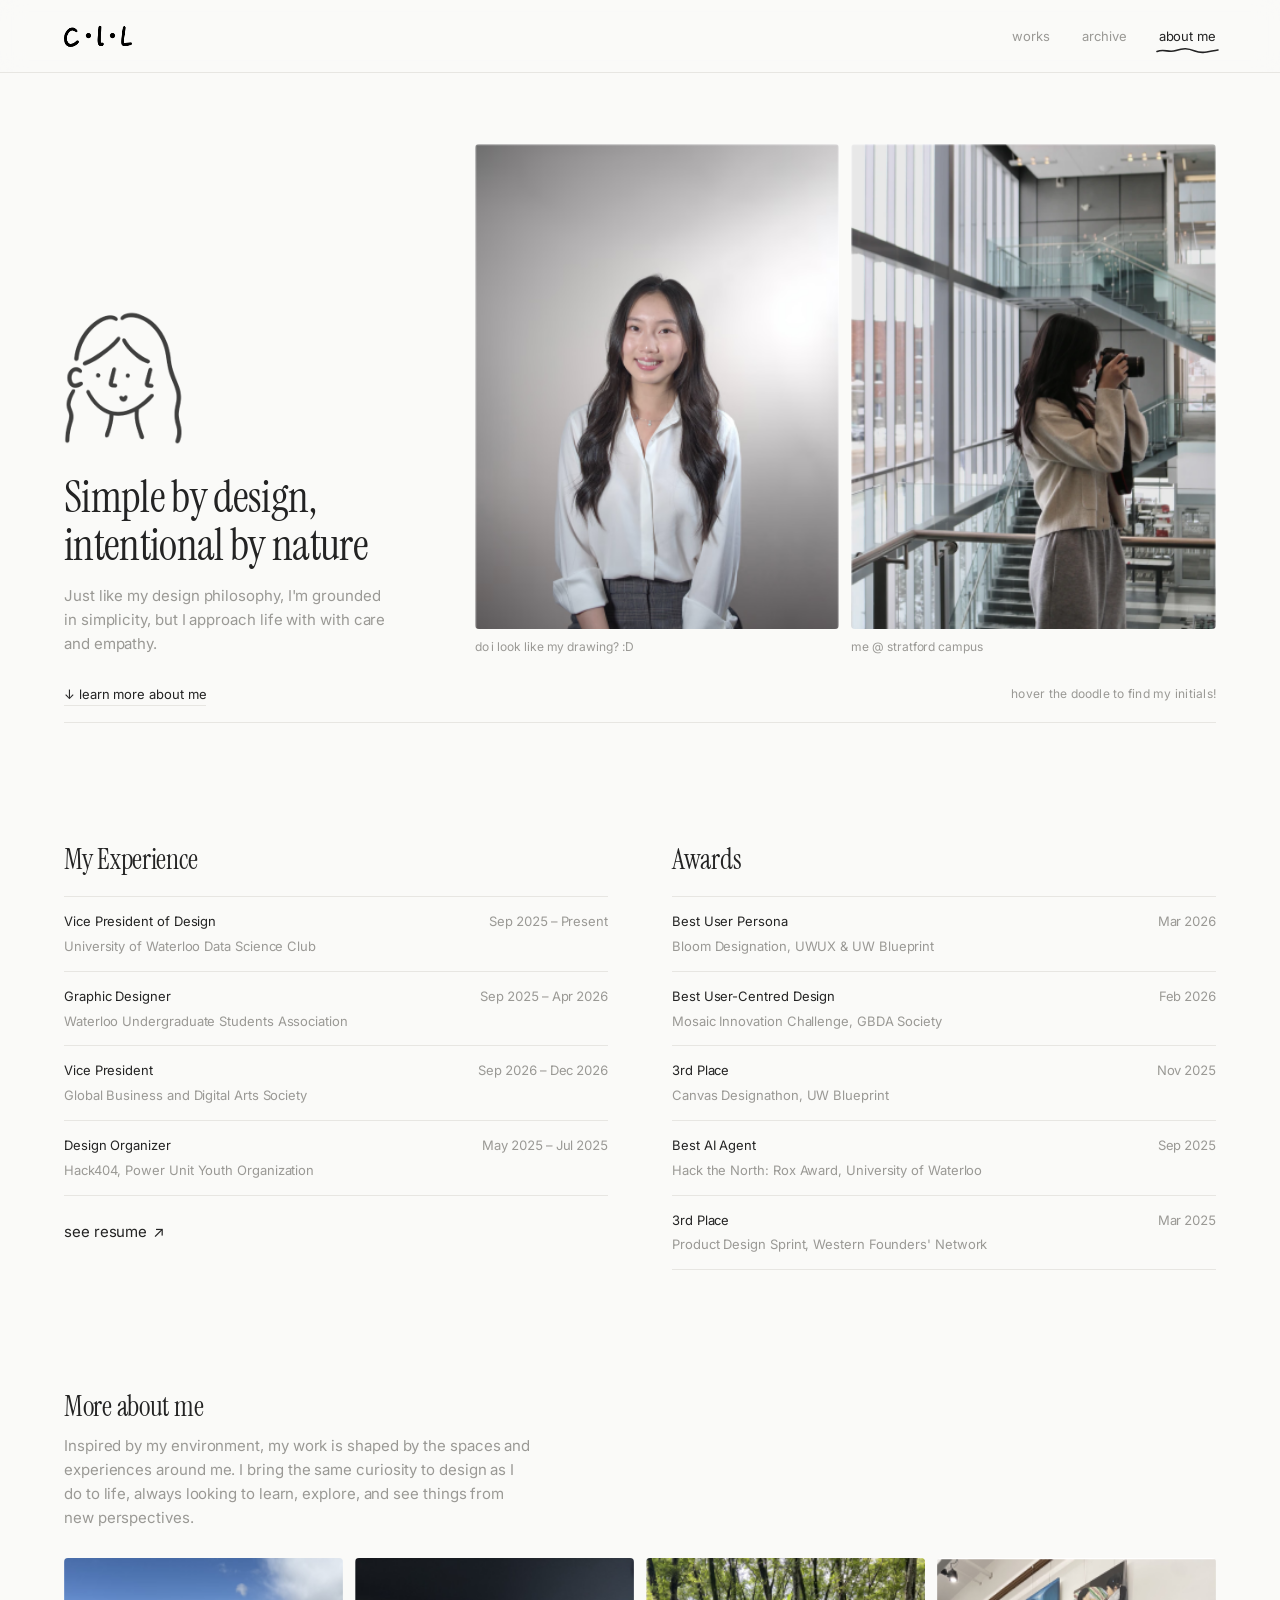
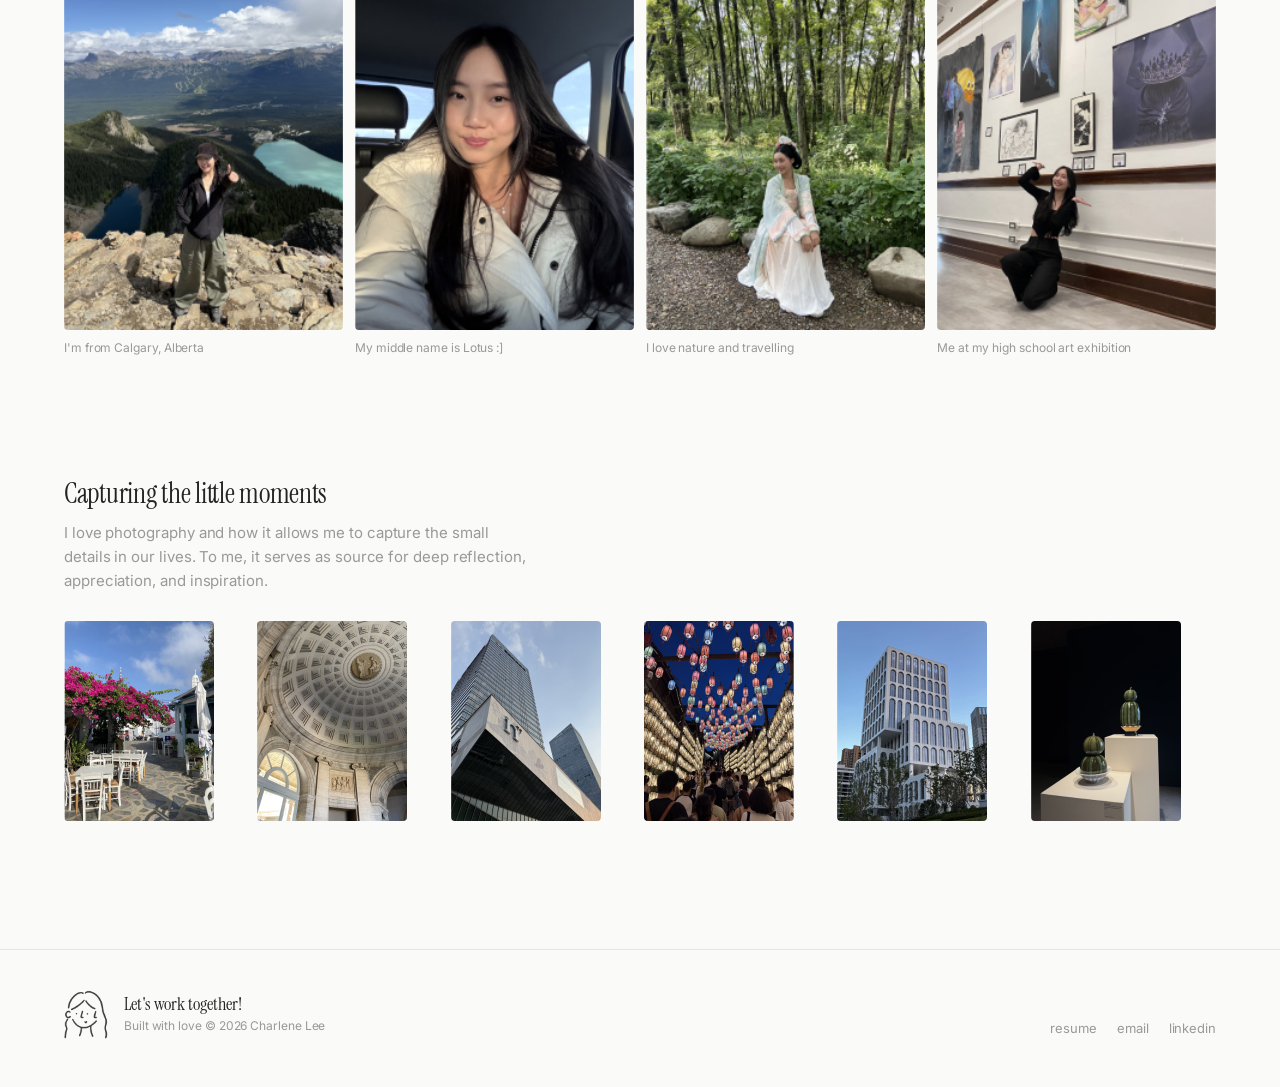
==== about.html @ 6fe656d7 "Minimal portfolio rebuild: works, archive, about Static HTML/CSS/JS version of charlenelee.ca, moved" ====
<!doctype html>
<html lang="en">
<head>
  <meta charset="utf-8">
  <meta name="viewport" content="width=device-width, initial-scale=1">
  <title>About — Charlene Lee</title>
  <meta name="description" content="About Charlene Lee: experience, awards, and the little moments.">
  <link rel="icon" href="assets/img/doodle.png">
  <link rel="preconnect" href="https://fonts.googleapis.com">
  <link rel="preconnect" href="https://fonts.gstatic.com" crossorigin>
  <link href="https://fonts.googleapis.com/css2?family=Inter:wght@400;500&family=Inter+Tight:wght@400&family=Instrument+Serif&display=swap" rel="stylesheet">
  <link rel="stylesheet" href="assets/css/style.css">
  <script>document.documentElement.classList.add("js")</script>
</head>
<body data-page="about">

  <header class="site-header" data-header>
    <div class="wrap header-inner">
      <a class="logo" href="index.html" aria-label="Charlene Lee — home" data-logo>
        <!-- "Charlene Lee" lettering from Figma (node 31:1104). Each letter is its own <path>;
             on scroll the C, l and L slide together and two dots appear to spell c·l·l. -->
        <svg class="lettering" viewBox="0 0 350 54" aria-hidden="true">
          <path class="keep" data-to="0" d="M28.5276 40.5411C30.6489 38.403 31.2615 38.2589 31.5625 38.0939C31.8635 37.9289 34.2863 37.1633 35.1577 38.1392C40.7409 44.3922 26.3674 52.0877 19.6841 53.6141C11.7245 55.432 3.80516 50.6655 1.39008 42.7105C-1.93224 31.7671 0.775562 19.2644 8.71154 11.4044C15.3412 4.83825 25.351 4.29446 31.2941 11.444C32.885 13.3578 33.9386 15.6694 32.1696 17.2924C28.8043 20.3799 23.8725 9.31966 15.1739 15.457C9.10405 19.7397 4.57595 31.112 9.10405 41.1529C12.139 47.8828 19.5295 46.1513 23.0647 44.212C24.7433 43.2911 27.1762 41.9032 28.5276 40.5411Z"/>
          <path class="fade" d="M65.7612 37.4747C65.2947 46.2142 69.7945 50.7638 65.1438 52.4785C57.1183 55.424 57.5299 37.1843 57.7494 32.0263C52.5088 37.0183 49.4221 43.1997 46.6783 49.9341C45.9786 51.635 43.8111 52.8934 42.1099 52.7551C40.7792 52.6583 38.6802 50.4319 38.9546 48.7172L46.0198 3.9131C46.3079 2.06009 48.1462 0.068794 49.4907 -0.000348157C51.6582 -0.0971471 53.3456 2.08774 53.0575 4.4524L50.2177 27.532C52.5225 25.9694 54.4843 24.4207 56.8576 23.3282C60.548 21.6135 64.8832 24.1164 65.4731 28.016C65.9395 31.1136 65.9258 34.225 65.7612 37.4609V37.4747Z"/>
          <path class="fade" d="M89.9754 45.3566L85.1601 50.6944C84.09 51.8837 80.6877 52.6304 79.2061 52.2294C70.9886 49.9753 71.8666 34.8885 76.4761 27.7392C79.1101 23.6598 83.5824 21.5303 88.1371 22.678C91.7314 23.5907 96.2997 26.9787 96.1351 31.5144C95.9431 36.7968 96.4507 41.2911 99.9764 45.3705C100.841 46.3799 99.9764 49.5328 98.9475 50.321C97.85 51.1507 94.9827 51.0954 93.9538 49.9062L89.9754 45.3566ZM81.1816 43.7525C84.5427 39.1892 86.2713 35.096 87.7804 30.339C85.3659 28.9838 82.869 30.3251 81.895 32.8696C80.5917 36.2852 80.1527 40.005 81.1816 43.7525Z"/>
          <path class="fade" d="M128.319 23.328C130.665 29.371 121.501 28.2647 117.591 36.2991C113.475 44.7621 116.589 52.1188 110.773 52.0082C109.428 51.9805 107.082 49.8233 107.014 48.15L105.985 24.3098C105.916 22.7334 108.043 20.5347 109.332 20.5208C114.614 20.4932 111.76 27.8637 113.818 27.9743C117.097 24.6555 126.055 17.5339 128.305 23.3142L128.319 23.328Z"/>
          <path class="keep" data-to="-51" d="M146.208 50.7224C143.917 52.0223 140.625 52.4371 138.443 51.4276C132.462 48.6758 133.121 36.9078 133.573 30.8233L135.494 5.08858C135.576 3.95465 137.62 2.11546 138.69 1.79741C139.884 1.43787 142.833 2.98666 142.751 4.39716L141.434 29.2054C141.187 33.9485 140.597 39.4384 142.202 43.5731C144.685 43.0753 147.155 43.2274 148.005 44.5134C149.487 46.726 148.705 49.2981 146.208 50.7224Z"/>
          <path class="fade" d="M162.671 45.1219C166.622 46.5739 171.78 39.8671 174.935 43.3519C178.722 47.5419 169.091 51.3309 164.825 52.1191C160.311 52.9488 156.223 50.1001 154.7 45.7718C151.01 35.2622 156.031 22.9826 166.142 18.5022C169.489 17.0225 173.028 17.8799 175.086 20.2722C181.164 27.3524 167.843 37.1706 160.531 38.6502C160.05 40.3926 160.448 44.3199 162.671 45.1357V45.1219ZM169.983 24.4622C165.607 25.0569 163.384 27.9746 162.259 31.335C165.689 29.9798 168.844 27.7672 169.983 24.4622Z"/>
          <path class="fade" d="M207.875 40.0748C207.367 45.0807 212.978 45.2881 211.73 48.8835C211.332 50.0036 209.26 51.6492 207.998 51.5939C203.443 51.4279 199.986 47.2241 200.178 42.6469L200.686 30.0354C195.363 36.3273 191.7 43.0064 189.56 51.2067C189.217 52.5204 186.693 53.682 185.499 53.5713C184.306 53.4607 182.111 51.3035 182.289 49.9483L186.089 21.6138C186.295 20.1065 188.559 18.4471 189.848 18.461C191.536 18.4886 193.237 20.5076 193.086 22.3053L192.606 27.7122C195.253 24.1859 200.508 18.5024 205.446 21.0884C210.385 23.6743 208.492 33.9488 207.875 40.0748Z"/>
          <path class="fade" d="M224.104 45.0111C228.096 45.4674 232.897 38.6777 236.478 41.0561C237.713 41.872 238.056 44.8728 236.725 45.9791C233.515 48.6479 229.948 50.8052 225.915 51.704C220.839 52.8518 216.558 48.883 216.037 43.6974C215.008 33.6303 220.304 23.4802 228.974 18.4467C232.321 16.5107 235.943 17.3266 238.124 19.954C244.353 27.3937 229.742 36.3545 223.143 38.083C222.032 39.7148 222.156 43.9325 224.104 44.9834V45.0111ZM232.966 24.1302C229.77 24.9737 227.945 26.9511 226.847 29.5785C229.591 28.4446 231.814 26.6469 232.966 24.1302Z"/>
          <path class="keep" data-to="-129" d="M290.721 42.6977C292.903 42.3833 295.27 43.0116 295.744 44.9225C296.172 46.6511 294.561 48.6809 292.757 49.3117C289.928 50.3012 277.127 53.0343 274.207 51.5519C267.373 48.0837 269.377 38.26 270.628 27.6279C271.646 18.9746 272.015 14.223 273.356 5.61389C273.617 3.94065 276.031 2.5034 277.458 2.70992C278.706 2.89059 280.559 5.10224 280.325 6.73399C279.357 13.5117 278.868 17.3194 277.938 24.1025C277.705 25.8034 275.29 44.6654 277.787 44.292C279.067 44.1006 279.784 43.9866 281.066 43.808C284.825 43.2844 286.964 43.2388 290.721 42.6977Z"/>
          <path class="fade" d="M308.204 44.2782C312.073 45.7025 317.135 39.134 320.208 42.5496C323.912 46.6567 314.488 50.3627 310.303 51.1371C305.872 51.9529 301.88 49.1596 300.385 44.9143C296.777 34.6121 301.688 22.5952 311.593 18.1978C314.872 16.7458 318.342 17.5893 320.345 19.9263C326.299 26.8682 313.239 36.4789 306.092 37.9309C305.611 39.6456 306.009 43.49 308.191 44.292L308.204 44.2782ZM315.352 24.0472C311.058 24.628 308.89 27.4905 307.793 30.7816C311.154 29.4541 314.241 27.283 315.352 24.0472Z"/>
          <path class="fade" d="M333.782 43.8913C337.692 44.3338 342.398 37.6823 345.91 40.0193C347.117 40.8214 347.46 43.753 346.143 44.8454C343.001 47.459 339.503 49.5747 335.552 50.4598C330.586 51.5799 326.388 47.6941 325.867 42.619C324.865 32.7594 330.051 22.8167 338.543 17.8938C341.822 15.9855 345.361 16.8014 347.515 19.3735C353.606 26.661 339.311 35.4421 332.836 37.1292C331.752 38.7333 331.875 42.8541 333.782 43.8913ZM342.466 23.4252C339.338 24.2411 337.555 26.1909 336.471 28.763C339.16 27.6429 341.328 25.8867 342.466 23.4252Z"/>
          <circle class="dot" cx="60" cy="26" r="6.4"/>
          <circle class="dot" cx="119" cy="26" r="6.4"/>
        </svg>
      </a>
      <nav class="nav" aria-label="Main">
        <a href="index.html#works" data-nav="works">works</a>
        <a href="archive.html" data-nav="archive">archive</a>
        <a href="about.html" data-nav="about">about me</a>
      </nav>
    </div>
  </header>

  <main class="wrap page">

    <section class="about-intro">
      <div>
        <div class="doodle-wrap">
          <img src="assets/img/doodle.png" alt="A line drawing of Charlene; the eyes and nose spell her initials, c · l · l.">
          <span class="initials" aria-hidden="true">c · l · l</span>
        </div>
        <h1>Simple by design,<br>intentional by nature</h1>
        <p class="lede">Just like my design philosophy, I'm grounded in simplicity, but I approach life with with care and empathy.</p>
      </div>

      <div class="portraits">
        <figure>
          <img src="assets/img/about-portrait.png" alt="Portrait of Charlene in a white shirt.">
          <figcaption>do i look like my drawing? :D</figcaption>
        </figure>
        <figure>
          <img src="assets/img/about-campus.png" alt="Charlene taking a photo by the glass stairs at Stratford campus.">
          <figcaption>me @ stratford campus</figcaption>
        </figure>
      </div>
    </section>

    <div class="about-hint">
      <a class="link" href="#experience">↓ learn more about me</a>
      <span class="label">hover the doodle to find my initials!</span>
    </div>

    <section id="experience" class="section two-col" style="scroll-margin-top:80px">
      <div class="reveal">
        <h2 class="section-title">My Experience</h2>
        <ul class="timeline">
          <li><span class="role">Vice President of Design</span><span class="org">University of Waterloo Data Science Club</span><span class="when">Sep 2025 – Present</span></li>
          <li><span class="role">Graphic Designer</span><span class="org">Waterloo Undergraduate Students Association</span><span class="when">Sep 2025 – Apr 2026</span></li>
          <li><span class="role">Vice President</span><span class="org">Global Business and Digital Arts Society</span><span class="when">Sep 2026 – Dec 2026</span></li>
          <li><span class="role">Design Organizer</span><span class="org">Hack404, Power Unit Youth Organization</span><span class="when">May 2025 – Jul 2025</span></li>
        </ul>
        <p style="margin-top:24px"><a class="arrow-link" href="assets/resume.pdf" target="_blank" rel="noopener">see resume <span aria-hidden="true">↗</span></a></p>
      </div>

      <div class="reveal">
        <h2 class="section-title">Awards</h2>
        <ul class="timeline">
          <li><span class="role">Best User Persona</span><span class="org">Bloom Designation, UWUX &amp; UW Blueprint</span><span class="when">Mar 2026</span></li>
          <li><span class="role">Best User-Centred Design</span><span class="org">Mosaic Innovation Challenge, GBDA Society</span><span class="when">Feb 2026</span></li>
          <li><span class="role">3rd Place</span><span class="org">Canvas Designathon, UW Blueprint</span><span class="when">Nov 2025</span></li>
          <li><span class="role">Best AI Agent</span><span class="org">Hack the North: Rox Award, University of Waterloo</span><span class="when">Sep 2025</span></li>
          <li><span class="role">3rd Place</span><span class="org">Product Design Sprint, Western Founders' Network</span><span class="when">Mar 2025</span></li>
        </ul>
      </div>
    </section>

    <section class="section reveal" style="padding-top:0">
      <h2 class="section-title">More about me</h2>
      <p class="section-lede">Inspired by my environment, my work is shaped by the spaces and experiences around me. I bring the same curiosity to design as I do to life, always looking to learn, explore, and see things from new perspectives.</p>
      <div class="photo-grid">
        <figure><img src="assets/img/me-calgary.png" alt="Charlene on a mountain summit above a turquoise lake." loading="lazy"><figcaption>I'm from Calgary, Alberta</figcaption></figure>
        <figure><img src="assets/img/me-lotus.png" alt="Selfie of Charlene in a car." loading="lazy"><figcaption>My middle name is Lotus :]</figcaption></figure>
        <figure><img src="assets/img/me-nature.png" alt="Charlene in a traditional dress, sitting in a forest." loading="lazy"><figcaption>I love nature and travelling</figcaption></figure>
        <figure><img src="assets/img/me-art.png" alt="Charlene posing in front of her paintings at an exhibition." loading="lazy"><figcaption>Me at my high school art exhibition</figcaption></figure>
      </div>
    </section>

    <section class="section reveal" style="padding-top:0">
      <h2 class="section-title">Capturing the little moments</h2>
      <p class="section-lede">I love photography and how it allows me to capture the small details in our lives. To me, it serves as source for deep reflection, appreciation, and inspiration.</p>
      <!-- TODO: add the rest of your photos here; the strip scrolls sideways -->
      <div class="film-strip">
        <img src="assets/img/photo-1.png" alt="Patio with bougainvillea and white chairs." loading="lazy">
        <img src="assets/img/photo-2.png" alt="Coffered dome seen from below." loading="lazy">
        <img src="assets/img/photo-3.png" alt="Glass towers against a blue sky." loading="lazy">
        <img src="assets/img/photo-4.png" alt="Hundreds of paper lanterns over a crowd." loading="lazy">
        <img src="assets/img/photo-5.png" alt="A white building with arched windows." loading="lazy">
        <img src="assets/img/photo-6.png" alt="Ceramic cacti on plinths in a dark gallery." loading="lazy">
      </div>
    </section>
  </main>

  <footer class="site-footer">
    <div class="wrap">
      <div class="footer-hello">
        <img src="assets/img/doodle.png" alt="" width="44">
        <div>
          <h2>Let's work together!</h2>
          <p>Built with love © 2026 Charlene Lee</p>
        </div>
      </div>
      <div class="footer-links">
        <a href="assets/resume.pdf" target="_blank" rel="noopener">resume</a>
        <a href="mailto:you@example.com">email</a>
        <a href="https://www.linkedin.com/in/your-handle" target="_blank" rel="noopener">linkedin</a>
      </div>
    </div>
  </footer>

  <script src="assets/js/main.js" defer></script>
</body>
</html>
---- assets/css/style.css ----
/* ==========================================================================
   Charlene Lee — portfolio
   One stylesheet for every page. Edit the tokens in :root to restyle the site.
   ========================================================================== */

:root {
  /* colour */
  --bg: #fafaf8;
  --surface: #f2f1ee;
  --ink: #232323;          /* headings, primary text */
  --ink-2: #555552;        /* body text */
  --muted: #9a9995;        /* captions, labels, meta */
  --line: #e7e6e2;         /* hairlines */
  --accent: #d0613a;       /* the one pop of colour: active nav dot, links on hover */

  /* type */
  --font-sans: "Inter", ui-sans-serif, system-ui, -apple-system, "Segoe UI", sans-serif;
  --font-serif: "Instrument Serif", "Iowan Old Style", Georgia, serif;
  /* Alte Haas Grotesk is a free font that isn't on Google Fonts: put the .ttf files in
     assets/fonts/ (see @font-face below). Until then it falls back to Inter Tight. */
  --font-grotesk: "Alte Haas Grotesk", "Inter Tight", "Helvetica Neue", Arial, sans-serif;

  --fs-xs: 0.75rem;   /* 12 */
  --fs-sm: 0.8125rem; /* 13 */
  --fs-base: 0.9375rem; /* 15 */
  --fs-lg: 1.125rem;  /* 18 */
  --fs-xl: 1.75rem;   /* 28 */
  --fs-display: clamp(2.5rem, 5.4vw, 4rem);

  /* layout */
  --max: 1320px;
  --header-h: 72px;
  --lettering-w: 350px;  /* "Charlene Lee" width in the hero */
  --gutter: clamp(16px, 5vw, 64px);
  --sidebar: 180px;
  --radius: 4px;
}

@font-face {
  font-family: "Alte Haas Grotesk";
  src: url("../fonts/AlteHaasGroteskRegular.ttf") format("truetype");
  font-weight: 400;
  font-display: swap;
}

*,
*::before,
*::after { box-sizing: border-box; }

html { -webkit-text-size-adjust: 100%; scroll-behavior: smooth; }

body {
  margin: 0;
  background: var(--bg);
  color: var(--ink-2);
  font-family: var(--font-sans);
  font-size: var(--fs-base);
  line-height: 1.6;
  letter-spacing: -0.005em;
  -webkit-font-smoothing: antialiased;
}

img, video { display: block; max-width: 100%; height: auto; }
a { color: inherit; text-decoration: none; }
h1, h2, h3, p, ul, ol, figure, dl, dd { margin: 0; }
ul, ol { padding: 0; list-style: none; }

::selection { background: var(--ink); color: var(--bg); }

:focus-visible { outline: 1.5px solid var(--accent); outline-offset: 3px; border-radius: 2px; }

.wrap {
  width: 100%;
  max-width: var(--max);
  margin-inline: auto;
  padding-inline: var(--gutter);
}

/* ---------- header + morphing logo ---------- */

.site-header {
  position: fixed;
  inset: 0 0 auto 0;
  z-index: 20;
  height: var(--header-h);
  transition: background-color 0.3s, box-shadow 0.3s;
}

.site-header.is-stuck {
  background: color-mix(in srgb, var(--bg) 85%, transparent);
  backdrop-filter: blur(12px);
  -webkit-backdrop-filter: blur(12px);
  box-shadow: 0 1px 0 var(--line);
}

.header-inner {
  height: 100%;
  display: flex;
  align-items: center;
  justify-content: flex-end;
}

/* The logo is positioned by main.js: it starts as the big "Charlene Lee" in the hero
   and travels up into the header, turning into c·l·l on the way. */
.logo {
  position: fixed;
  left: 0;
  top: 0;
  width: var(--lettering-w);
  transform-origin: 0 0;
  will-change: transform;
  color: var(--ink);
}
.lettering { display: block; width: 100%; height: auto; overflow: visible; fill: #000; }
.lettering path,
.lettering .dot { transform-box: fill-box; transform-origin: center; }
.lettering .dot { opacity: 0; }

/* before JS runs (or without it) show the compact mark in the header */
html:not(.js) .logo { position: absolute; left: var(--gutter); top: calc((var(--header-h) - 22px) / 2); transform: scale(0.407); }
html:not(.js) .lettering .fade { opacity: 0; }
html:not(.js) .lettering .keep[data-to="-51"] { transform: translateX(-51px); }
html:not(.js) .lettering .keep[data-to="-129"] { transform: translateX(-129px); }
html:not(.js) .lettering .dot { opacity: 1; }

/* nav: a hand-drawn squiggle (same pen as the lettering) underlines the hovered / current link */
.nav { display: flex; gap: clamp(18px, 3vw, 32px); font-size: var(--fs-sm); }
.nav a {
  position: relative;
  color: var(--muted);
  padding-block: 6px;
  transition: color 0.2s;
}
.nav a::after {
  content: "";
  position: absolute;
  left: -3px;
  right: -3px;
  bottom: -2px;
  height: 7px;
  background: url("data:image/svg+xml,%3Csvg xmlns='http://www.w3.org/2000/svg' viewBox='0 0 60 7' preserveAspectRatio='none'%3E%3Cpath d='M1 4.5C8 1.5 12 6 19 3.5S30 1 37 4s13 .5 22-1' fill='none' stroke='%23232323' stroke-width='1.6' stroke-linecap='round'/%3E%3C/svg%3E") center / 100% 100% no-repeat;
  clip-path: inset(0 100% 0 0);
  transition: clip-path 0.45s cubic-bezier(.6,.1,.2,1);
}
.nav a:hover,
.nav a[aria-current="page"] { color: var(--ink); }
.nav a:hover::after,
.nav a[aria-current="page"]::after { clip-path: inset(0 0 0 0); }

.page { padding-top: var(--header-h); }

/* ---------- shared bits ---------- */

.label {
  font-size: var(--fs-xs);
  color: var(--muted);
  letter-spacing: 0.02em;
}

.link {
  color: var(--ink);
  border-bottom: 1px solid var(--line);
  transition: border-color 0.2s, color 0.2s;
}
.link:hover { border-color: var(--accent); }

.arrow-link { color: var(--ink); display: inline-flex; gap: 6px; align-items: center; }
.arrow-link span { transition: transform 0.2s; }
.arrow-link:hover span { transform: translate(2px, -2px); }

.section { padding-block: clamp(64px, 10vw, 120px); }

.section-title {
  font-family: var(--font-serif);
  font-weight: 400;
  font-size: var(--fs-xl);
  color: var(--ink);
  line-height: 1.2;
  letter-spacing: -0.01em;
}

.section-lede { max-width: 52ch; margin-top: 10px; color: var(--muted); }

/* ---------- home: hero ---------- */

.hero {
  position: relative;
  padding-top: clamp(28px, 4vw, 40px);
}

/* the big doodle: decorative, fixed in place behind the hero and the first row of work */
.hero-doodle {
  position: absolute;
  z-index: 0;
  top: clamp(-40px, -2vw, -10px);
  right: calc(var(--gutter) + 2%);
  width: clamp(220px, 37vw, 470px);
  height: auto;
  pointer-events: none;
  user-select: none;
}

.hero > *:not(.hero-doodle) { position: relative; z-index: 1; }

.hello { font-size: var(--fs-base); color: var(--muted); }

/* reserves the space the "Charlene Lee" logo occupies before you scroll */
.name-slot {
  width: min(var(--lettering-w), 100%);
  aspect-ratio: 350 / 54;
  margin-top: clamp(28px, 4vw, 40px);
}

.tagline {
  font-family: var(--font-grotesk);
  font-weight: 400;
  font-size: clamp(1.5rem, 3.2vw, 2.5rem);
  line-height: 1.25;
  letter-spacing: -0.01em;
  color: var(--muted);
  margin-top: 8px;
  max-width: 20ch;
}
@media (min-width: 700px) { .tagline { max-width: none; } }

.hero-meta {
  display: flex;
  flex-wrap: wrap;
  gap: 16px clamp(40px, 7vw, 96px);
  margin-top: clamp(80px, 13vw, 190px);
  font-size: var(--fs-base);
  line-height: 1.3;
}
.hero-meta .k { color: var(--muted); margin-bottom: 6px; }
.hero-meta .v { color: var(--ink); }

/* ---------- home: works grid ---------- */

.works { position: relative; z-index: 1; padding-top: clamp(40px, 5vw, 56px); scroll-margin-top: var(--header-h); }

.works-label,
.work-card .caption {
  font-size: var(--fs-sm);
  text-transform: uppercase;
  letter-spacing: 0.04em;
  color: var(--muted);
}

.work-grid {
  display: grid;
  grid-template-columns: repeat(2, minmax(0, 1fr));
  gap: clamp(28px, 3.4vw, 40px) clamp(20px, 2.8vw, 40px);
  margin-top: 28px;
}

.work-card { display: block; }

.work-card .thumb {
  position: relative;
  overflow: hidden;
  aspect-ratio: 479 / 237;
  background: var(--surface);
}

.work-card .thumb img {
  width: 100%;
  height: 100%;
  object-fit: cover;
  transition: transform 0.7s cubic-bezier(.2,.7,.2,1);
}
a.work-card:hover .thumb img { transform: scale(1.025); }

.work-card .caption {
  display: flex;
  justify-content: space-between;
  gap: 12px;
  margin-top: 12px;
}
.work-card .caption .name { color: var(--ink); transition: color 0.2s; }
.work-card .caption .tag { white-space: nowrap; }

/* empty states for work that doesn't have a cover yet */
.thumb.is-empty {
  display: grid;
  place-items: center;
  color: var(--muted);
  font-size: var(--fs-sm);
  letter-spacing: 0.02em;
}
.work-card.is-soon { cursor: default; }
.soon-badge {
  font-size: var(--fs-xs);
  text-transform: lowercase;
  letter-spacing: 0.02em;
  padding: 6px 12px;
  border: 1px solid var(--line);
  border-radius: 999px;
  background: var(--bg);
  color: var(--ink-2);
}

@media (max-width: 700px) {
  .work-grid { grid-template-columns: 1fr; }
  .hero-doodle { opacity: 0.55; top: 24px; width: 58vw; }
}

/* ---------- home: statement ---------- */

.statement h2 {
  font-family: var(--font-serif);
  font-weight: 400;
  font-size: clamp(1.75rem, 3.6vw, 2.75rem);
  line-height: 1.15;
  letter-spacing: -0.015em;
  color: var(--muted);
  max-width: 22ch;
}
.statement h2 em { font-style: normal; color: var(--ink); }
.statement p { margin-top: 20px; max-width: 56ch; }
.statement .arrow-link { margin-top: 24px; font-size: var(--fs-sm); }

/* ---------- footer ---------- */

.site-footer { border-top: 1px solid var(--line); padding-block: 40px 48px; }

.site-footer .wrap {
  display: flex;
  align-items: end;
  justify-content: space-between;
  gap: 24px;
  flex-wrap: wrap;
}

.footer-hello { display: flex; align-items: center; gap: 16px; }
.footer-hello img { width: 44px; height: auto; }
.footer-hello h2 { font-family: var(--font-serif); font-weight: 400; font-size: var(--fs-lg); color: var(--ink); line-height: 1.2; }
.footer-hello p { font-size: var(--fs-xs); color: var(--muted); }

.footer-links { display: flex; gap: 20px; font-size: var(--fs-sm); }
.footer-links a { color: var(--muted); transition: color 0.2s; }
.footer-links a:hover { color: var(--ink); }

/* ---------- archive: sidebar layout ---------- */

.with-sidebar {
  display: grid;
  grid-template-columns: var(--sidebar) minmax(0, 1fr);
  gap: 48px;
  padding-top: 56px;
}

.index {
  position: sticky;
  top: 96px;
  align-self: start;
  font-size: var(--fs-sm);
}

.index-group + .index-group { margin-top: 24px; }
.index-group h3 { font-size: var(--fs-sm); font-weight: 500; color: var(--ink); margin-bottom: 4px; }
.index a { display: block; color: var(--muted); padding-block: 2px; position: relative; transition: color 0.2s; }
.index a:hover { color: var(--ink); }
.index a.is-active { color: var(--ink); }
.index a.is-active::before {
  content: "";
  position: absolute;
  left: -12px;
  top: 50%;
  width: 4px;
  height: 4px;
  background: var(--accent);
  transform: translateY(-50%);
}

.category-label { margin-bottom: 20px; text-transform: uppercase; letter-spacing: 0.08em; }
.category + .category { margin-top: clamp(96px, 12vw, 160px); }

.project { scroll-margin-top: 96px; }
.project + .project { margin-top: clamp(96px, 12vw, 140px); }

.project h2 {
  font-family: var(--font-serif);
  font-weight: 400;
  font-size: var(--fs-xl);
  color: var(--ink);
  line-height: 1.2;
  padding-bottom: 16px;
  border-bottom: 1px solid var(--line);
}

.project-head {
  display: grid;
  grid-template-columns: minmax(0, 1.15fr) minmax(0, 1fr);
  gap: 32px;
  margin-top: 20px;
}

.project-head > p { font-size: var(--fs-sm); max-width: 48ch; }

.meta {
  display: grid;
  grid-template-columns: repeat(auto-fit, minmax(80px, 1fr));
  gap: 16px;
  font-size: var(--fs-sm);
}
.meta dt { color: var(--muted); font-size: var(--fs-xs); margin-bottom: 4px; }
.meta dd { color: var(--ink); }

.gallery { display: grid; gap: 32px; margin-top: 40px; }
.gallery .row { display: grid; gap: 12px; grid-template-columns: repeat(var(--cols, 1), minmax(0, 1fr)); align-items: start; }

figure img { width: 100%; border-radius: var(--radius); background: var(--surface); }
figcaption { margin-top: 8px; font-size: var(--fs-xs); color: var(--muted); }

/* a stand-in box for images that still need exporting at full resolution */
.placeholder {
  display: grid;
  place-items: center;
  aspect-ratio: var(--ratio, 16 / 9);
  border-radius: var(--radius);
  background: var(--surface);
  color: var(--muted);
  font-size: var(--fs-xs);
  text-align: center;
  padding: 16px;
}

/* video thumbnails */
.video { position: relative; display: block; }
.video::after {
  content: "";
  position: absolute;
  inset: 50% auto auto 50%;
  width: 52px;
  height: 52px;
  border-radius: 50%;
  transform: translate(-50%, -50%);
  background: rgba(20, 20, 20, 0.6) url("data:image/svg+xml,%3Csvg xmlns='http://www.w3.org/2000/svg' viewBox='0 0 24 24'%3E%3Cpath fill='white' d='M9 7v10l8-5z'/%3E%3C/svg%3E") center / 24px no-repeat;
  transition: transform 0.2s;
}
.video:hover::after { transform: translate(-50%, -50%) scale(1.06); }

/* studio pieces */
.studio { display: grid; grid-template-columns: minmax(0, 1fr) minmax(0, 1fr); gap: 40px; margin-top: 40px; align-items: start; }

.rationale { background: var(--surface); border-radius: var(--radius); padding: 28px; font-size: var(--fs-sm); }
.rationale p + p { margin-top: 14px; }
.rationale .source { color: var(--muted); }

.carousel { display: grid; grid-template-columns: auto 1fr auto; align-items: center; gap: 12px; }
.carousel button {
  width: 32px; height: 32px; border-radius: 50%; border: 1px solid var(--line);
  background: var(--bg); color: var(--ink); cursor: pointer; font: inherit;
}
.carousel button:disabled { opacity: 0.3; cursor: default; }
.slide { display: none; max-width: 240px; margin-inline: auto; }
.slide.is-active { display: block; }
.slide .title { display: flex; justify-content: space-between; margin-top: 10px; font-size: var(--fs-sm); color: var(--ink); }
.slide .title em { font-style: italic; }
.slide .detail { font-size: var(--fs-xs); color: var(--muted); }

/* ---------- about ---------- */

.about-intro {
  display: grid;
  grid-template-columns: minmax(0, 1fr) minmax(0, 2fr);
  gap: 40px;
  padding-top: 72px;
  align-items: end;
}

.doodle-wrap { position: relative; width: 120px; margin-bottom: 28px; cursor: default; }
.doodle-wrap .initials {
  position: absolute; left: 100%; top: 40%; margin-left: 10px;
  font-size: var(--fs-xs); color: var(--accent); white-space: nowrap;
  opacity: 0; transform: translateX(-4px); transition: opacity 0.25s, transform 0.25s;
}
.doodle-wrap:hover .initials { opacity: 1; transform: none; }

.about-intro h1 {
  font-family: var(--font-serif);
  font-weight: 400;
  font-size: clamp(2rem, 3.6vw, 2.75rem);
  line-height: 1.1;
  color: var(--ink);
  letter-spacing: -0.015em;
}
.about-intro .lede { margin-top: 14px; color: var(--muted); max-width: 36ch; }

.portraits { display: grid; grid-template-columns: 1fr 1fr; gap: 12px; }

.about-hint { display: flex; justify-content: space-between; margin-top: 28px; padding-bottom: 16px; border-bottom: 1px solid var(--line); font-size: var(--fs-sm); }

.two-col { display: grid; grid-template-columns: 1fr 1fr; gap: 64px; }

.timeline { margin-top: 20px; }
.timeline li {
  display: grid;
  grid-template-columns: minmax(0, 1fr) auto;
  gap: 4px 16px;
  padding-block: 14px;
  border-top: 1px solid var(--line);
  font-size: var(--fs-sm);
}
.timeline li:last-child { border-bottom: 1px solid var(--line); }
.timeline .role { color: var(--ink); }
.timeline .org { color: var(--muted); grid-column: 1; }
.timeline .when { color: var(--muted); grid-column: 2; grid-row: 1; font-variant-numeric: tabular-nums; }

.photo-grid { display: grid; grid-template-columns: repeat(4, minmax(0, 1fr)); gap: 12px; margin-top: 28px; }
.photo-grid img { aspect-ratio: 3 / 4; object-fit: cover; }

.film-strip {
  display: grid;
  grid-auto-flow: column;
  grid-auto-columns: minmax(150px, 1fr);
  gap: 8px;
  margin-top: 28px;
  overflow-x: auto;
  scroll-snap-type: x mandatory;
  padding-bottom: 8px;
}
.film-strip img { aspect-ratio: 3 / 4; object-fit: cover; scroll-snap-align: start; border-radius: var(--radius); }

/* ---------- motion ---------- */

.reveal { opacity: 0; transform: translateY(12px); transition: opacity 0.7s ease, transform 0.7s ease; }
.reveal.is-in { opacity: 1; transform: none; }

@media (prefers-reduced-motion: reduce) {
  html { scroll-behavior: auto; }
  .nav a::after { transition: none; }
  .reveal { opacity: 1; transform: none; transition: none; }
  .caret { animation: none; }
  * { transition: none !important; }
}

/* ---------- responsive ---------- */

@media (max-width: 860px) {
  .with-sidebar { grid-template-columns: 1fr; gap: 0; padding-top: 32px; }
  .index {
    position: static;
    display: flex; gap: 24px; overflow-x: auto;
    padding-bottom: 20px; margin-bottom: 40px;
    border-bottom: 1px solid var(--line);
  }
  .index-group + .index-group { margin-top: 0; }
  .index-group { flex: none; }
  .index a.is-active::before { display: none; }

  .project-head,
  .studio,
  .two-col,
  .about-intro { grid-template-columns: 1fr; }
  .two-col { gap: 64px; }
  .photo-grid { grid-template-columns: repeat(2, minmax(0, 1fr)); }
}

@media (max-width: 560px) {
  .nav { gap: 14px; }
  .gallery .row { grid-template-columns: repeat(min(var(--cols, 1), 2), minmax(0, 1fr)); }
  .portraits { grid-template-columns: 1fr 1fr; }
}

/* the doodle PNGs have a white background — blend it into the page */
.doodle-wrap img,
.footer-hello img { mix-blend-mode: multiply; }

.visually-hidden {
  position: absolute !important;
  width: 1px; height: 1px;
  overflow: hidden;
  clip: rect(0 0 0 0);
  white-space: nowrap;
}
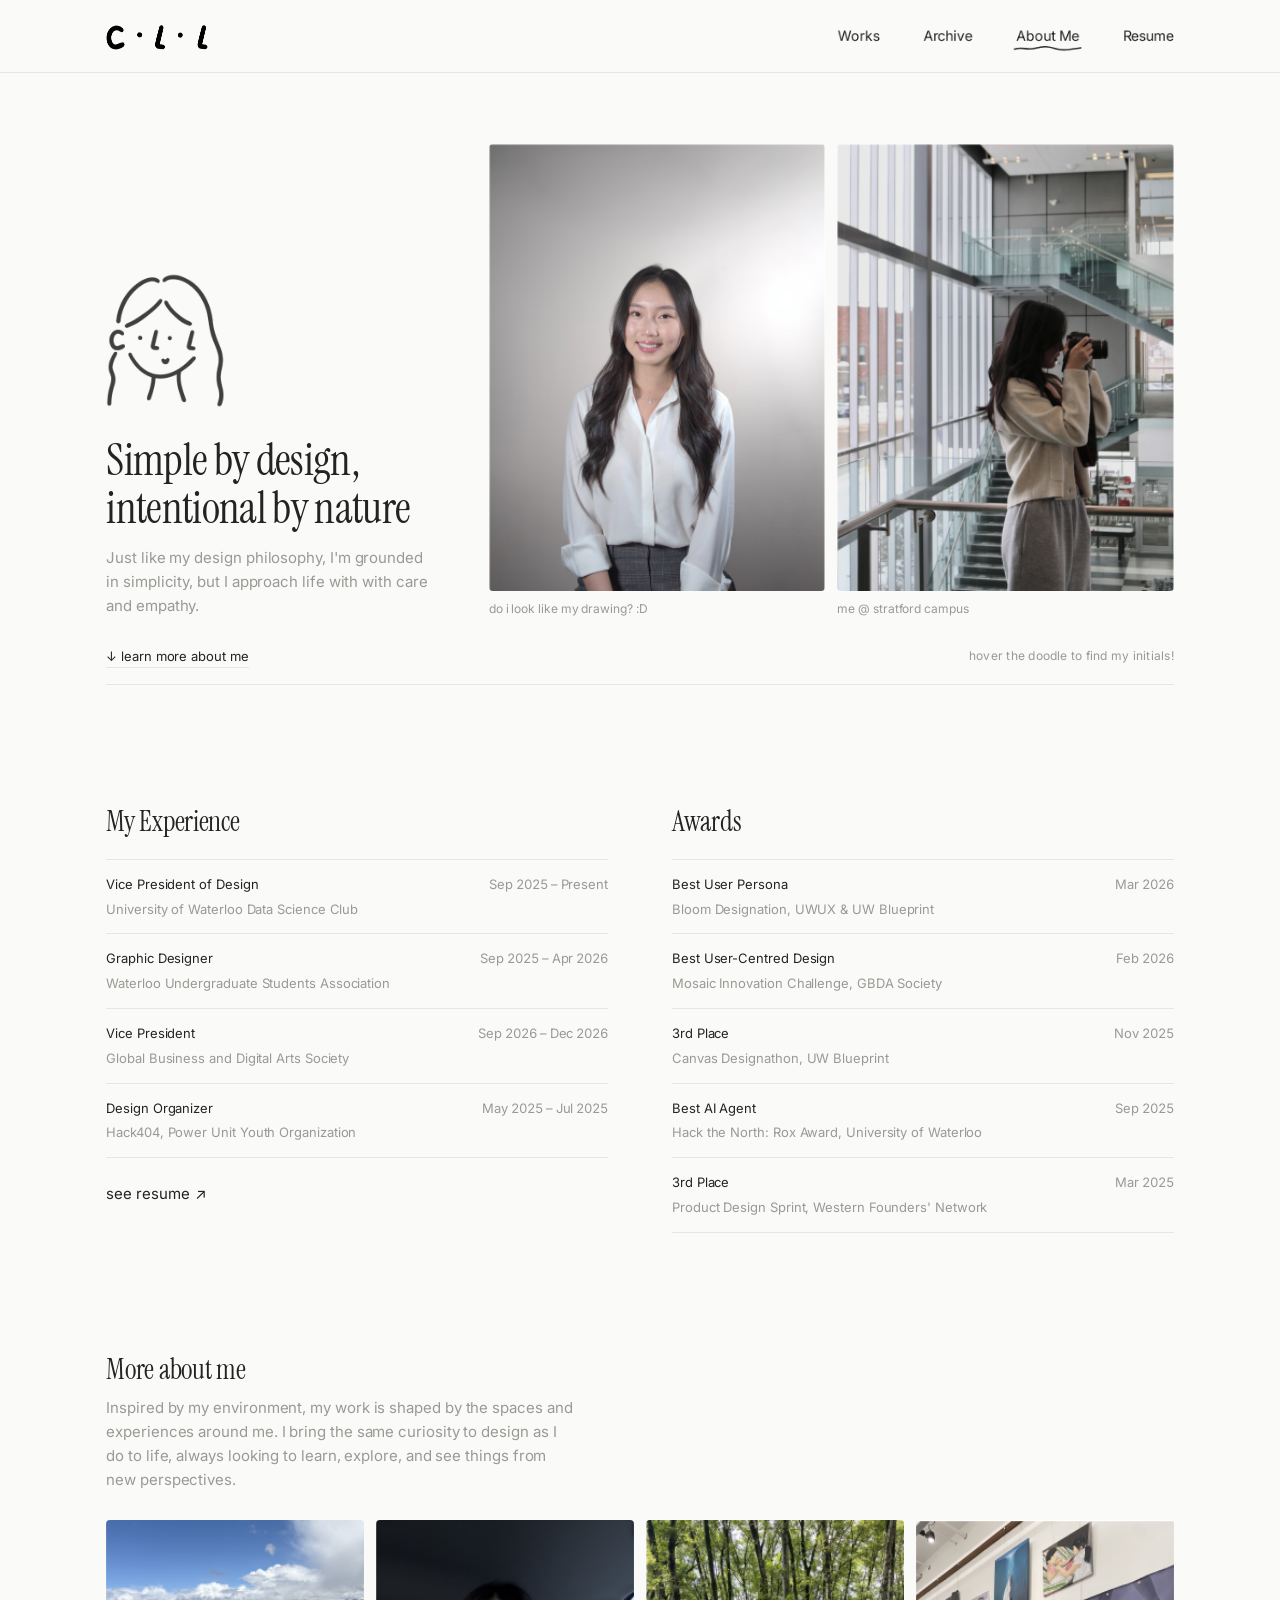
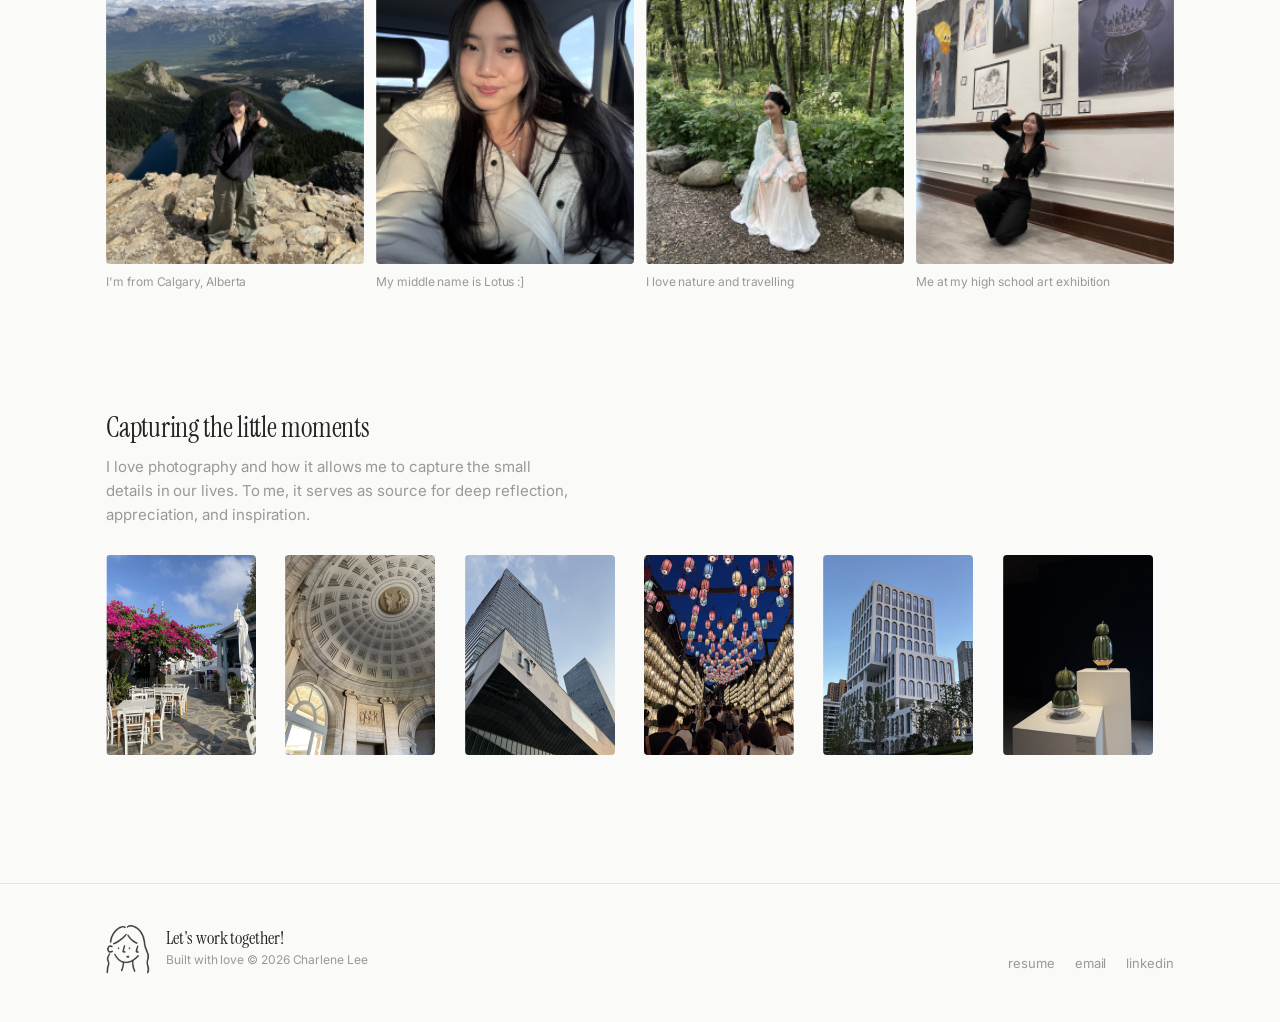
==== commit c925bd55: "Match new Figma hero: typing tagline, docking nav, c·l·l morph - Tagline types through six phrases a" ====
--- a/about.html
+++ b/about.html
@@ -17,28 +17,38 @@
   <header class="site-header" data-header>
     <div class="wrap header-inner">
       <a class="logo" href="index.html" aria-label="Charlene Lee — home" data-logo>
-        <!-- "Charlene Lee" lettering from Figma (node 31:1104). Each letter is its own <path>;
-             on scroll the C, l and L slide together and two dots appear to spell c·l·l. -->
         <svg class="lettering" viewBox="0 0 350 54" aria-hidden="true">
-          <path class="keep" data-to="0" d="M28.5276 40.5411C30.6489 38.403 31.2615 38.2589 31.5625 38.0939C31.8635 37.9289 34.2863 37.1633 35.1577 38.1392C40.7409 44.3922 26.3674 52.0877 19.6841 53.6141C11.7245 55.432 3.80516 50.6655 1.39008 42.7105C-1.93224 31.7671 0.775562 19.2644 8.71154 11.4044C15.3412 4.83825 25.351 4.29446 31.2941 11.444C32.885 13.3578 33.9386 15.6694 32.1696 17.2924C28.8043 20.3799 23.8725 9.31966 15.1739 15.457C9.10405 19.7397 4.57595 31.112 9.10405 41.1529C12.139 47.8828 19.5295 46.1513 23.0647 44.212C24.7433 43.2911 27.1762 41.9032 28.5276 40.5411Z"/>
-          <path class="fade" d="M65.7612 37.4747C65.2947 46.2142 69.7945 50.7638 65.1438 52.4785C57.1183 55.424 57.5299 37.1843 57.7494 32.0263C52.5088 37.0183 49.4221 43.1997 46.6783 49.9341C45.9786 51.635 43.8111 52.8934 42.1099 52.7551C40.7792 52.6583 38.6802 50.4319 38.9546 48.7172L46.0198 3.9131C46.3079 2.06009 48.1462 0.068794 49.4907 -0.000348157C51.6582 -0.0971471 53.3456 2.08774 53.0575 4.4524L50.2177 27.532C52.5225 25.9694 54.4843 24.4207 56.8576 23.3282C60.548 21.6135 64.8832 24.1164 65.4731 28.016C65.9395 31.1136 65.9258 34.225 65.7612 37.4609V37.4747Z"/>
-          <path class="fade" d="M89.9754 45.3566L85.1601 50.6944C84.09 51.8837 80.6877 52.6304 79.2061 52.2294C70.9886 49.9753 71.8666 34.8885 76.4761 27.7392C79.1101 23.6598 83.5824 21.5303 88.1371 22.678C91.7314 23.5907 96.2997 26.9787 96.1351 31.5144C95.9431 36.7968 96.4507 41.2911 99.9764 45.3705C100.841 46.3799 99.9764 49.5328 98.9475 50.321C97.85 51.1507 94.9827 51.0954 93.9538 49.9062L89.9754 45.3566ZM81.1816 43.7525C84.5427 39.1892 86.2713 35.096 87.7804 30.339C85.3659 28.9838 82.869 30.3251 81.895 32.8696C80.5917 36.2852 80.1527 40.005 81.1816 43.7525Z"/>
-          <path class="fade" d="M128.319 23.328C130.665 29.371 121.501 28.2647 117.591 36.2991C113.475 44.7621 116.589 52.1188 110.773 52.0082C109.428 51.9805 107.082 49.8233 107.014 48.15L105.985 24.3098C105.916 22.7334 108.043 20.5347 109.332 20.5208C114.614 20.4932 111.76 27.8637 113.818 27.9743C117.097 24.6555 126.055 17.5339 128.305 23.3142L128.319 23.328Z"/>
-          <path class="keep" data-to="-51" d="M146.208 50.7224C143.917 52.0223 140.625 52.4371 138.443 51.4276C132.462 48.6758 133.121 36.9078 133.573 30.8233L135.494 5.08858C135.576 3.95465 137.62 2.11546 138.69 1.79741C139.884 1.43787 142.833 2.98666 142.751 4.39716L141.434 29.2054C141.187 33.9485 140.597 39.4384 142.202 43.5731C144.685 43.0753 147.155 43.2274 148.005 44.5134C149.487 46.726 148.705 49.2981 146.208 50.7224Z"/>
-          <path class="fade" d="M162.671 45.1219C166.622 46.5739 171.78 39.8671 174.935 43.3519C178.722 47.5419 169.091 51.3309 164.825 52.1191C160.311 52.9488 156.223 50.1001 154.7 45.7718C151.01 35.2622 156.031 22.9826 166.142 18.5022C169.489 17.0225 173.028 17.8799 175.086 20.2722C181.164 27.3524 167.843 37.1706 160.531 38.6502C160.05 40.3926 160.448 44.3199 162.671 45.1357V45.1219ZM169.983 24.4622C165.607 25.0569 163.384 27.9746 162.259 31.335C165.689 29.9798 168.844 27.7672 169.983 24.4622Z"/>
-          <path class="fade" d="M207.875 40.0748C207.367 45.0807 212.978 45.2881 211.73 48.8835C211.332 50.0036 209.26 51.6492 207.998 51.5939C203.443 51.4279 199.986 47.2241 200.178 42.6469L200.686 30.0354C195.363 36.3273 191.7 43.0064 189.56 51.2067C189.217 52.5204 186.693 53.682 185.499 53.5713C184.306 53.4607 182.111 51.3035 182.289 49.9483L186.089 21.6138C186.295 20.1065 188.559 18.4471 189.848 18.461C191.536 18.4886 193.237 20.5076 193.086 22.3053L192.606 27.7122C195.253 24.1859 200.508 18.5024 205.446 21.0884C210.385 23.6743 208.492 33.9488 207.875 40.0748Z"/>
-          <path class="fade" d="M224.104 45.0111C228.096 45.4674 232.897 38.6777 236.478 41.0561C237.713 41.872 238.056 44.8728 236.725 45.9791C233.515 48.6479 229.948 50.8052 225.915 51.704C220.839 52.8518 216.558 48.883 216.037 43.6974C215.008 33.6303 220.304 23.4802 228.974 18.4467C232.321 16.5107 235.943 17.3266 238.124 19.954C244.353 27.3937 229.742 36.3545 223.143 38.083C222.032 39.7148 222.156 43.9325 224.104 44.9834V45.0111ZM232.966 24.1302C229.77 24.9737 227.945 26.9511 226.847 29.5785C229.591 28.4446 231.814 26.6469 232.966 24.1302Z"/>
-          <path class="keep" data-to="-129" d="M290.721 42.6977C292.903 42.3833 295.27 43.0116 295.744 44.9225C296.172 46.6511 294.561 48.6809 292.757 49.3117C289.928 50.3012 277.127 53.0343 274.207 51.5519C267.373 48.0837 269.377 38.26 270.628 27.6279C271.646 18.9746 272.015 14.223 273.356 5.61389C273.617 3.94065 276.031 2.5034 277.458 2.70992C278.706 2.89059 280.559 5.10224 280.325 6.73399C279.357 13.5117 278.868 17.3194 277.938 24.1025C277.705 25.8034 275.29 44.6654 277.787 44.292C279.067 44.1006 279.784 43.9866 281.066 43.808C284.825 43.2844 286.964 43.2388 290.721 42.6977Z"/>
-          <path class="fade" d="M308.204 44.2782C312.073 45.7025 317.135 39.134 320.208 42.5496C323.912 46.6567 314.488 50.3627 310.303 51.1371C305.872 51.9529 301.88 49.1596 300.385 44.9143C296.777 34.6121 301.688 22.5952 311.593 18.1978C314.872 16.7458 318.342 17.5893 320.345 19.9263C326.299 26.8682 313.239 36.4789 306.092 37.9309C305.611 39.6456 306.009 43.49 308.191 44.292L308.204 44.2782ZM315.352 24.0472C311.058 24.628 308.89 27.4905 307.793 30.7816C311.154 29.4541 314.241 27.283 315.352 24.0472Z"/>
-          <path class="fade" d="M333.782 43.8913C337.692 44.3338 342.398 37.6823 345.91 40.0193C347.117 40.8214 347.46 43.753 346.143 44.8454C343.001 47.459 339.503 49.5747 335.552 50.4598C330.586 51.5799 326.388 47.6941 325.867 42.619C324.865 32.7594 330.051 22.8167 338.543 17.8938C341.822 15.9855 345.361 16.8014 347.515 19.3735C353.606 26.661 339.311 35.4421 332.836 37.1292C331.752 38.7333 331.875 42.8541 333.782 43.8913ZM342.466 23.4252C339.338 24.2411 337.555 26.1909 336.471 28.763C339.16 27.6429 341.328 25.8867 342.466 23.4252Z"/>
-          <circle class="dot" cx="60" cy="26" r="6.4"/>
-          <circle class="dot" cx="119" cy="26" r="6.4"/>
+          <!-- "Charlene Lee" lettering (Figma 31:1104). Each letter sits in its own <g class="ltr"> for the hover wiggle. -->
+          <g class="word">
+            <g class="ltr"><path class="keep" data-to="0" d="M28.5276 40.5411C30.6489 38.403 31.2615 38.2589 31.5625 38.0939C31.8635 37.9289 34.2863 37.1633 35.1577 38.1392C40.7409 44.3922 26.3674 52.0877 19.6841 53.6141C11.7245 55.432 3.80516 50.6655 1.39008 42.7105C-1.93224 31.7671 0.775562 19.2644 8.71154 11.4044C15.3412 4.83825 25.351 4.29446 31.2941 11.444C32.885 13.3578 33.9386 15.6694 32.1696 17.2924C28.8043 20.3799 23.8725 9.31966 15.1739 15.457C9.10405 19.7397 4.57595 31.112 9.10405 41.1529C12.139 47.8828 19.5295 46.1513 23.0647 44.212C24.7433 43.2911 27.1762 41.9032 28.5276 40.5411Z"/></g>
+            <g class="ltr"><path class="fade" d="M65.7612 37.4747C65.2947 46.2142 69.7945 50.7638 65.1438 52.4785C57.1183 55.424 57.5299 37.1843 57.7494 32.0263C52.5088 37.0183 49.4221 43.1997 46.6783 49.9341C45.9786 51.635 43.8111 52.8934 42.1099 52.7551C40.7792 52.6583 38.6802 50.4319 38.9546 48.7172L46.0198 3.9131C46.3079 2.06009 48.1462 0.068794 49.4907 -0.000348157C51.6582 -0.0971471 53.3456 2.08774 53.0575 4.4524L50.2177 27.532C52.5225 25.9694 54.4843 24.4207 56.8576 23.3282C60.548 21.6135 64.8832 24.1164 65.4731 28.016C65.9395 31.1136 65.9258 34.225 65.7612 37.4609V37.4747Z"/></g>
+            <g class="ltr"><path class="fade" d="M89.9754 45.3566L85.1601 50.6944C84.09 51.8837 80.6877 52.6304 79.2061 52.2294C70.9886 49.9753 71.8666 34.8885 76.4761 27.7392C79.1101 23.6598 83.5824 21.5303 88.1371 22.678C91.7314 23.5907 96.2997 26.9787 96.1351 31.5144C95.9431 36.7968 96.4507 41.2911 99.9764 45.3705C100.841 46.3799 99.9764 49.5328 98.9475 50.321C97.85 51.1507 94.9827 51.0954 93.9538 49.9062L89.9754 45.3566ZM81.1816 43.7525C84.5427 39.1892 86.2713 35.096 87.7804 30.339C85.3659 28.9838 82.869 30.3251 81.895 32.8696C80.5917 36.2852 80.1527 40.005 81.1816 43.7525Z"/></g>
+            <g class="ltr"><path class="fade" d="M128.319 23.328C130.665 29.371 121.501 28.2647 117.591 36.2991C113.475 44.7621 116.589 52.1188 110.773 52.0082C109.428 51.9805 107.082 49.8233 107.014 48.15L105.985 24.3098C105.916 22.7334 108.043 20.5347 109.332 20.5208C114.614 20.4932 111.76 27.8637 113.818 27.9743C117.097 24.6555 126.055 17.5339 128.305 23.3142L128.319 23.328Z"/></g>
+            <g class="ltr"><path class="fade" d="M146.208 50.7224C143.917 52.0223 140.625 52.4371 138.443 51.4276C132.462 48.6758 133.121 36.9078 133.573 30.8233L135.494 5.08858C135.576 3.95465 137.62 2.11546 138.69 1.79741C139.884 1.43787 142.833 2.98666 142.751 4.39716L141.434 29.2054C141.187 33.9485 140.597 39.4384 142.202 43.5731C144.685 43.0753 147.155 43.2274 148.005 44.5134C149.487 46.726 148.705 49.2981 146.208 50.7224Z"/></g>
+            <g class="ltr"><path class="fade" d="M162.671 45.1219C166.622 46.5739 171.78 39.8671 174.935 43.3519C178.722 47.5419 169.091 51.3309 164.825 52.1191C160.311 52.9488 156.223 50.1001 154.7 45.7718C151.01 35.2622 156.031 22.9826 166.142 18.5022C169.489 17.0225 173.028 17.8799 175.086 20.2722C181.164 27.3524 167.843 37.1706 160.531 38.6502C160.05 40.3926 160.448 44.3199 162.671 45.1357V45.1219ZM169.983 24.4622C165.607 25.0569 163.384 27.9746 162.259 31.335C165.689 29.9798 168.844 27.7672 169.983 24.4622Z"/></g>
+            <g class="ltr"><path class="fade" d="M207.875 40.0748C207.367 45.0807 212.978 45.2881 211.73 48.8835C211.332 50.0036 209.26 51.6492 207.998 51.5939C203.443 51.4279 199.986 47.2241 200.178 42.6469L200.686 30.0354C195.363 36.3273 191.7 43.0064 189.56 51.2067C189.217 52.5204 186.693 53.682 185.499 53.5713C184.306 53.4607 182.111 51.3035 182.289 49.9483L186.089 21.6138C186.295 20.1065 188.559 18.4471 189.848 18.461C191.536 18.4886 193.237 20.5076 193.086 22.3053L192.606 27.7122C195.253 24.1859 200.508 18.5024 205.446 21.0884C210.385 23.6743 208.492 33.9488 207.875 40.0748Z"/></g>
+            <g class="ltr"><path class="fade" d="M224.104 45.0111C228.096 45.4674 232.897 38.6777 236.478 41.0561C237.713 41.872 238.056 44.8728 236.725 45.9791C233.515 48.6479 229.948 50.8052 225.915 51.704C220.839 52.8518 216.558 48.883 216.037 43.6974C215.008 33.6303 220.304 23.4802 228.974 18.4467C232.321 16.5107 235.943 17.3266 238.124 19.954C244.353 27.3937 229.742 36.3545 223.143 38.083C222.032 39.7148 222.156 43.9325 224.104 44.9834V45.0111ZM232.966 24.1302C229.77 24.9737 227.945 26.9511 226.847 29.5785C229.591 28.4446 231.814 26.6469 232.966 24.1302Z"/></g>
+            <g class="ltr"><path class="keep" data-to="-90" d="M290.721 42.6977C292.903 42.3833 295.27 43.0116 295.744 44.9225C296.172 46.6511 294.561 48.6809 292.757 49.3117C289.928 50.3012 277.127 53.0343 274.207 51.5519C267.373 48.0837 269.377 38.26 270.628 27.6279C271.646 18.9746 272.015 14.223 273.356 5.61389C273.617 3.94065 276.031 2.5034 277.458 2.70992C278.706 2.89059 280.559 5.10224 280.325 6.73399C279.357 13.5117 278.868 17.3194 277.938 24.1025C277.705 25.8034 275.29 44.6654 277.787 44.292C279.067 44.1006 279.784 43.9866 281.066 43.808C284.825 43.2844 286.964 43.2388 290.721 42.6977Z"/></g>
+            <g class="ltr"><path class="fade" d="M308.204 44.2782C312.073 45.7025 317.135 39.134 320.208 42.5496C323.912 46.6567 314.488 50.3627 310.303 51.1371C305.872 51.9529 301.88 49.1596 300.385 44.9143C296.777 34.6121 301.688 22.5952 311.593 18.1978C314.872 16.7458 318.342 17.5893 320.345 19.9263C326.299 26.8682 313.239 36.4789 306.092 37.9309C305.611 39.6456 306.009 43.49 308.191 44.292L308.204 44.2782ZM315.352 24.0472C311.058 24.628 308.89 27.4905 307.793 30.7816C311.154 29.4541 314.241 27.283 315.352 24.0472Z"/></g>
+            <g class="ltr"><path class="fade" d="M333.782 43.8913C337.692 44.3338 342.398 37.6823 345.91 40.0193C347.117 40.8214 347.46 43.753 346.143 44.8454C343.001 47.459 339.503 49.5747 335.552 50.4598C330.586 51.5799 326.388 47.6941 325.867 42.619C324.865 32.7594 330.051 22.8167 338.543 17.8938C341.822 15.9855 345.361 16.8014 347.515 19.3735C353.606 26.661 339.311 35.4421 332.836 37.1292C331.752 38.7333 331.875 42.8541 333.782 43.8913ZM342.466 23.4252C339.338 24.2411 337.555 26.1909 336.471 28.763C339.16 27.6429 341.328 25.8867 342.466 23.4252Z"/></g>
+          </g>
+          <!-- the c·l·l mark (Figma 31:1073), scaled so its c lines up with the C above.
+               .end = the c and right l the C and L turn into; .mid = middle l + dots, which just fade in. -->
+          <g class="mark" transform="translate(0.4 5.6) scale(1.89)">
+            <path class="end" d="M6.46277 18.3851C9.43642 23.8249 15.8357 15.7326 18.7142 18.8569C19.3407 19.5349 19.2852 21.5531 18.4129 22.2628C13.8652 25.9541 6.32796 27.2268 2.54944 21.6561C-1.04273 16.3591 -0.84449 9.04388 3.17986 4.17898C7.08129 -0.539216 13.6709 -0.995177 17.723 3.65165C18.2067 4.20674 18.2028 5.9156 17.7666 6.4905C15.8516 9.02802 13.7502 4.92834 10.0748 5.30897C6.39933 5.6896 3.21157 12.4418 6.46277 18.3851Z"/>
+            <path class="mid" d="M34.357 7.54113C35.7288 7.2279 37.2077 7.90193 37.7945 9.17465C38.3258 10.3324 37.6003 12.0016 36.3394 12.5567C35.0786 13.1118 33.3539 12.3624 32.8702 11.3989C32.1644 9.99935 32.6521 7.92968 34.361 7.54113H34.357Z"/>
+            <path class="mid" d="M59.9528 25.2602C58.0695 25.3197 56.5311 25.2047 54.8262 24.8518C52.5186 24.3721 51.008 21.8544 51.5155 19.4636C52.8081 13.3973 54.2949 7.77114 55.9245 1.75643C56.2575 0.531286 57.9505 -0.245829 58.8624 0.0713613C60.0955 0.499567 60.603 2.19257 60.2977 3.47322L56.4082 19.9829L60.1629 20.5499C60.9004 20.6609 61.9828 22.0328 62.0343 22.7663C62.0938 23.6029 60.8528 25.2324 59.9488 25.2602H59.9528Z"/>
+            <path class="mid" d="M76.7943 8.12806C77.9877 7.45404 79.7323 7.87035 80.3587 8.93293C80.9852 9.99552 80.7275 11.7639 79.5102 12.6441C78.5032 13.3736 76.7586 13.0326 75.9419 11.8511C75.248 10.844 75.5057 8.8576 76.7943 8.12806Z"/>
+            <path class="end" d="M104.911 25.2602C103.019 25.3197 101.489 25.2007 99.7801 24.8478C97.4725 24.3721 95.9619 21.8464 96.4694 19.4596C97.7619 13.3933 99.2488 7.76718 100.878 1.75247C101.211 0.527323 102.904 -0.249792 103.816 0.0673978C105.049 0.495604 105.557 2.1886 105.252 3.46926L101.358 19.979L105.041 20.5341C105.898 20.6649 106.945 22.0249 106.992 22.7623C107.048 23.5989 105.803 25.2285 104.907 25.2562L104.911 25.2602Z"/>
+          </g>
         </svg>
       </a>
-      <nav class="nav" aria-label="Main">
-        <a href="index.html#works" data-nav="works">works</a>
-        <a href="archive.html" data-nav="archive">archive</a>
-        <a href="about.html" data-nav="about">about me</a>
+      <nav class="nav" aria-label="Main" data-nav-bar>
+        <a href="index.html#works" data-nav="works">Works</a>
+        <a href="archive.html" data-nav="archive">Archive</a>
+        <a href="about.html" data-nav="about">About Me</a>
+        <!-- TODO: drop your resume PDF at assets/resume.pdf -->
+        <a href="assets/resume.pdf" target="_blank" rel="noopener">Resume</a>
       </nav>
     </div>
   </header>
--- a/assets/css/style.css
+++ b/assets/css/style.css
@@ -28,10 +28,11 @@
   --fs-display: clamp(2.5rem, 5.4vw, 4rem);
 
   /* layout */
-  --max: 1320px;
+  --max: 1440px;
   --header-h: 72px;
+  --nav-gap: 50px;       /* space between nav links in the hero (Figma) */
   --lettering-w: 350px;  /* "Charlene Lee" width in the hero */
-  --gutter: clamp(16px, 5vw, 64px);
+  --gutter: clamp(16px, 8.3vw, 120px);
   --sidebar: 180px;
   --radius: 4px;
 }
@@ -76,76 +77,89 @@
   padding-inline: var(--gutter);
 }
 
-/* ---------- header + morphing logo ---------- */
+/* ---------- header: morphing logo + docking nav ---------- */
 
 .site-header {
   position: fixed;
   inset: 0 0 auto 0;
   z-index: 20;
   height: var(--header-h);
-  transition: background-color 0.3s, box-shadow 0.3s;
-}
-
-.site-header.is-stuck {
-  background: color-mix(in srgb, var(--bg) 85%, transparent);
+  pointer-events: none;            /* only the logo + links take clicks */
+}
+
+/* the frosted bar fades in once the logo has docked */
+.site-header::before {
+  content: "";
+  position: absolute;
+  inset: 0;
+  background: color-mix(in srgb, var(--bg) 86%, transparent);
   backdrop-filter: blur(12px);
   -webkit-backdrop-filter: blur(12px);
   box-shadow: 0 1px 0 var(--line);
-}
-
-.header-inner {
-  height: 100%;
-  display: flex;
-  align-items: center;
-  justify-content: flex-end;
-}
-
-/* The logo is positioned by main.js: it starts as the big "Charlene Lee" in the hero
-   and travels up into the header, turning into c·l·l on the way. */
-.logo {
+  opacity: var(--bar, 0);
+}
+
+.header-inner { position: relative; height: 100%; }
+
+/* Logo and nav are positioned by main.js. They start in the hero (over .name-slot and
+   .nav-slot), ride up with the page, and dock into the bar when they reach the top. */
+.logo,
+.nav {
   position: fixed;
   left: 0;
   top: 0;
-  width: var(--lettering-w);
   transform-origin: 0 0;
   will-change: transform;
-  color: var(--ink);
-}
+  pointer-events: auto;
+}
+
+.logo { width: var(--lettering-w); color: var(--ink); }
 .lettering { display: block; width: 100%; height: auto; overflow: visible; fill: #000; }
-.lettering path,
-.lettering .dot { transform-box: fill-box; transform-origin: center; }
-.lettering .dot { opacity: 0; }
-
-/* before JS runs (or without it) show the compact mark in the header */
-html:not(.js) .logo { position: absolute; left: var(--gutter); top: calc((var(--header-h) - 22px) / 2); transform: scale(0.407); }
-html:not(.js) .lettering .fade { opacity: 0; }
-html:not(.js) .lettering .keep[data-to="-51"] { transform: translateX(-51px); }
-html:not(.js) .lettering .keep[data-to="-129"] { transform: translateX(-129px); }
-html:not(.js) .lettering .dot { opacity: 1; }
-
-/* nav: a hand-drawn squiggle (same pen as the lettering) underlines the hovered / current link */
-.nav { display: flex; gap: clamp(18px, 3vw, 32px); font-size: var(--fs-sm); }
-.nav a {
-  position: relative;
-  color: var(--muted);
-  padding-block: 6px;
-  transition: color 0.2s;
-}
+.lettering path { transform-box: fill-box; transform-origin: center; }
+.lettering .mark path { opacity: 0; }
+
+/* hover: each letter of "Charlene Lee" gives a little hop */
+.lettering .ltr {
+  transform-box: fill-box;
+  transform-origin: 50% 100%;
+  transition: transform 0.35s cubic-bezier(.3,1.6,.5,1);
+}
+.lettering .ltr .hit { fill: transparent; }
+.logo:not(.is-docked) .lettering .ltr:hover { transform: translateY(-10%) rotate(-6deg); }
+.logo.is-docked:hover .mark { animation: nod 0.5s ease; }
+@keyframes nod { 40% { transform: translate(0.4px, 3.6px) scale(1.89) rotate(-3deg); } }
+
+/* nav links */
+.nav {
+  display: flex;
+  gap: var(--nav-gap);
+  font-size: 1rem;
+  line-height: 1.3;
+  white-space: nowrap;
+}
+.nav a { position: relative; color: var(--ink); padding-block: 4px; }
+
+/* a hand-drawn squiggle (same pen as the lettering) underlines the hovered / current link */
 .nav a::after {
   content: "";
   position: absolute;
   left: -3px;
   right: -3px;
-  bottom: -2px;
+  bottom: -3px;
   height: 7px;
   background: url("data:image/svg+xml,%3Csvg xmlns='http://www.w3.org/2000/svg' viewBox='0 0 60 7' preserveAspectRatio='none'%3E%3Cpath d='M1 4.5C8 1.5 12 6 19 3.5S30 1 37 4s13 .5 22-1' fill='none' stroke='%23232323' stroke-width='1.6' stroke-linecap='round'/%3E%3C/svg%3E") center / 100% 100% no-repeat;
   clip-path: inset(0 100% 0 0);
   transition: clip-path 0.45s cubic-bezier(.6,.1,.2,1);
 }
-.nav a:hover,
-.nav a[aria-current="page"] { color: var(--ink); }
 .nav a:hover::after,
 .nav a[aria-current="page"]::after { clip-path: inset(0 0 0 0); }
+
+/* before JS runs (or without it): everything already docked */
+html:not(.js) .site-header::before { opacity: 1; }
+html:not(.js) .logo { left: var(--gutter); top: 22px; transform: scale(0.48); }
+html:not(.js) .lettering .word { opacity: 0; }
+html:not(.js) .lettering .mark path { opacity: 1; }
+html:not(.js) .nav { left: auto; right: var(--gutter); top: 24px; font-size: 0.875rem; }
 
 .page { padding-top: var(--header-h); }
 
@@ -185,16 +199,16 @@
 
 .hero {
   position: relative;
-  padding-top: clamp(28px, 4vw, 40px);
-}
-
-/* the big doodle: decorative, fixed in place behind the hero and the first row of work */
+  padding-top: clamp(16px, 2.2vw, 30px);
+}
+
+/* the big doodle: decorative, fixed in place behind the hero */
 .hero-doodle {
   position: absolute;
   z-index: 0;
-  top: clamp(-40px, -2vw, -10px);
-  right: calc(var(--gutter) + 2%);
-  width: clamp(220px, 37vw, 470px);
+  top: clamp(-50px, -3vw, -10px);
+  right: calc(var(--gutter) + 3%);
+  width: clamp(220px, 30vw, 430px);
   height: auto;
   pointer-events: none;
   user-select: none;
@@ -202,37 +216,59 @@
 
 .hero > *:not(.hero-doodle) { position: relative; z-index: 1; }
 
-.hello { font-size: var(--fs-base); color: var(--muted); }
+.hello { font-size: var(--fs-base); color: var(--ink); }
 
 /* reserves the space the "Charlene Lee" logo occupies before you scroll */
 .name-slot {
   width: min(var(--lettering-w), 100%);
   aspect-ratio: 350 / 54;
-  margin-top: clamp(28px, 4vw, 40px);
+  margin-top: clamp(28px, 3vw, 40px);
 }
 
 .tagline {
   font-family: var(--font-grotesk);
   font-weight: 400;
-  font-size: clamp(1.5rem, 3.2vw, 2.5rem);
-  line-height: 1.25;
+  font-size: clamp(1.5rem, 2.9vw, 2.1875rem);  /* 35px in Figma */
+  line-height: 1.3;
   letter-spacing: -0.01em;
   color: var(--muted);
-  margin-top: 8px;
-  max-width: 20ch;
-}
-@media (min-width: 700px) { .tagline { max-width: none; } }
+  margin-top: 6px;
+  min-height: 1.3em;
+}
+
+.caret {
+  display: inline-block;
+  width: 2px;
+  height: 0.85em;
+  margin-left: 3px;
+  background: currentColor;
+  vertical-align: -0.08em;
+  animation: blink 1s steps(1) infinite;
+}
+.tagline.is-typing .caret { animation: none; }
+@keyframes blink { 50% { opacity: 0; } }
+
+.hero-bottom {
+  display: flex;
+  justify-content: space-between;
+  align-items: flex-end;
+  gap: 32px;
+  flex-wrap: wrap;
+  margin-top: clamp(80px, 15vw, 230px);
+}
 
 .hero-meta {
   display: flex;
   flex-wrap: wrap;
-  gap: 16px clamp(40px, 7vw, 96px);
-  margin-top: clamp(80px, 13vw, 190px);
+  gap: 16px clamp(32px, 4.2vw, 60px);
   font-size: var(--fs-base);
   line-height: 1.3;
 }
 .hero-meta .k { color: var(--muted); margin-bottom: 6px; }
 .hero-meta .v { color: var(--ink); }
+
+/* empty box the nav sits over until it docks; main.js sizes it to the nav */
+.nav-slot { height: 29px; }
 
 /* ---------- home: works grid ---------- */
 
@@ -302,6 +338,7 @@
 @media (max-width: 700px) {
   .work-grid { grid-template-columns: 1fr; }
   .hero-doodle { opacity: 0.55; top: 24px; width: 58vw; }
+  :root { --nav-gap: 22px; }
 }
 
 /* ---------- home: statement ---------- */
@@ -530,6 +567,7 @@
 @media (prefers-reduced-motion: reduce) {
   html { scroll-behavior: auto; }
   .nav a::after { transition: none; }
+  .lettering .ltr { transition: none; }
   .reveal { opacity: 1; transform: none; transition: none; }
   .caret { animation: none; }
   * { transition: none !important; }
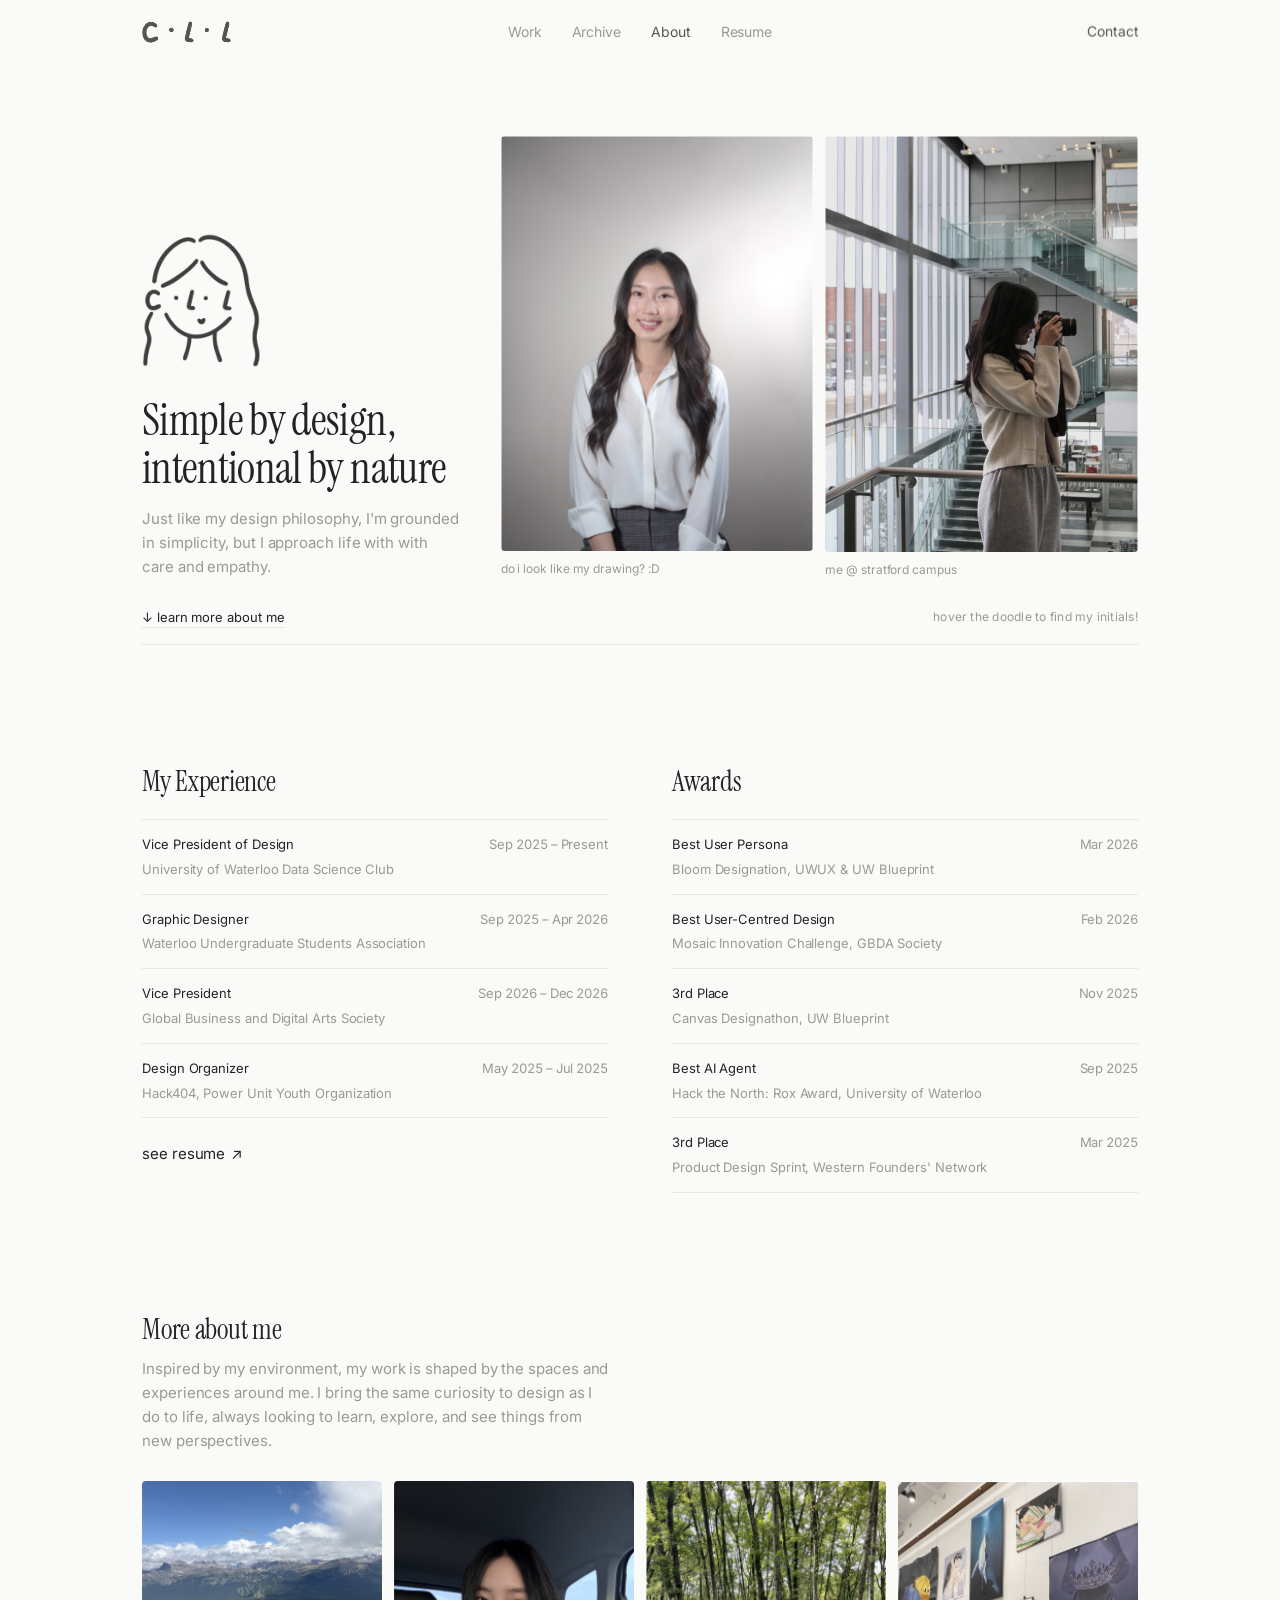
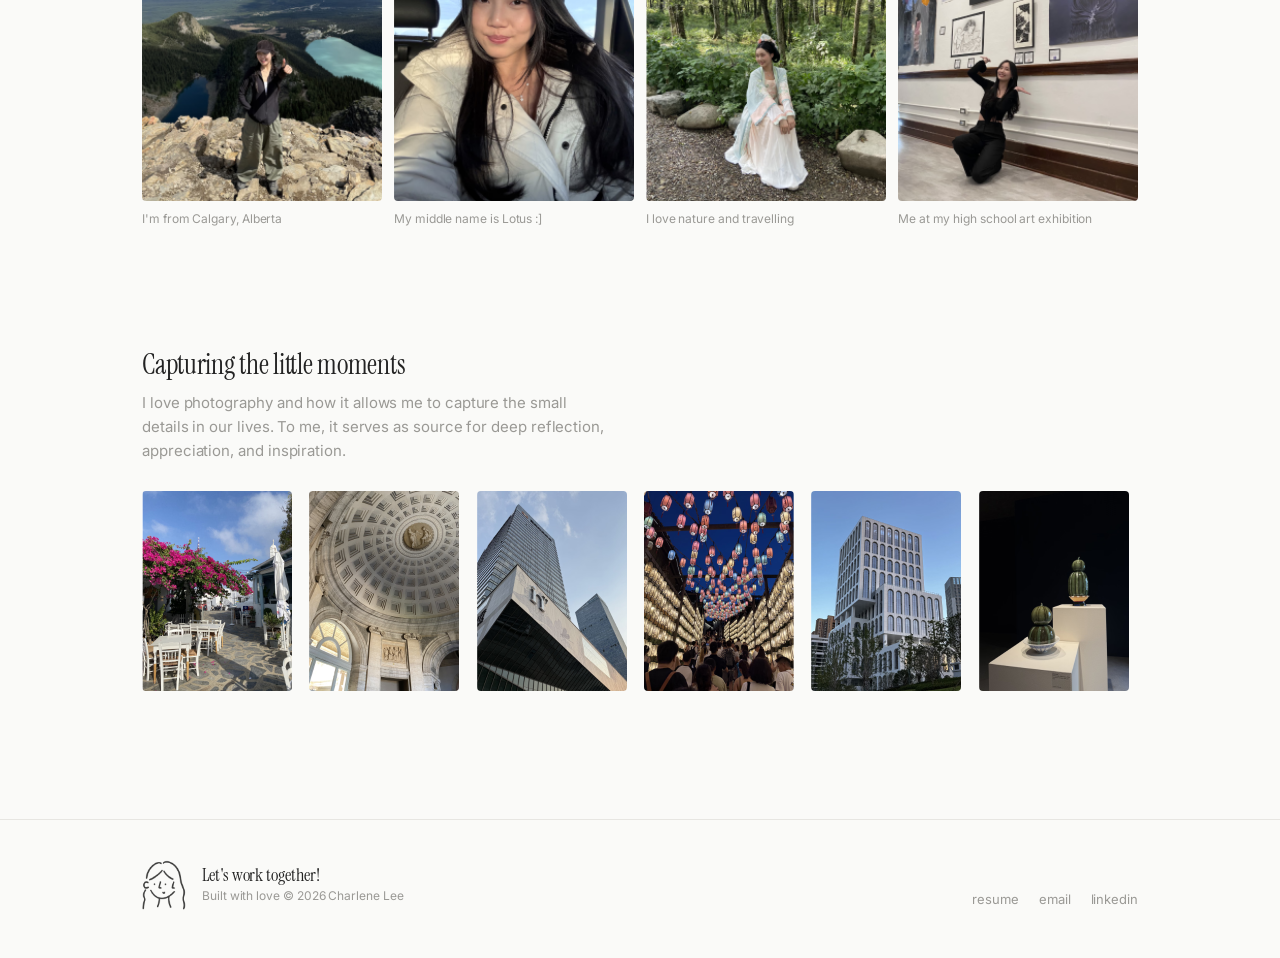
==== commit bad5b238: "Fixed top bar with landing logo + Contact, doodle draws c·l·l on hover - New Figma header: Work / Ar" ====
--- a/about.html
+++ b/about.html
@@ -43,13 +43,15 @@
           </g>
         </svg>
       </a>
-      <nav class="nav" aria-label="Main" data-nav-bar>
-        <a href="index.html#works" data-nav="works">Works</a>
+      <nav class="nav" aria-label="Main">
+        <a href="index.html#works" data-nav="works">Work</a>
         <a href="archive.html" data-nav="archive">Archive</a>
-        <a href="about.html" data-nav="about">About Me</a>
+        <a href="about.html" data-nav="about">About</a>
         <!-- TODO: drop your resume PDF at assets/resume.pdf -->
         <a href="assets/resume.pdf" target="_blank" rel="noopener">Resume</a>
       </nav>
+      <!-- On the home page this starts in the hero as "• Contact" and slides up into the bar. -->
+      <a class="contact" href="#contact" data-contact><span class="contact-dot" aria-hidden="true"></span>Contact</a>
     </div>
   </header>
 
@@ -132,7 +134,7 @@
     </section>
   </main>
 
-  <footer class="site-footer">
+  <footer id="contact" class="site-footer">
     <div class="wrap">
       <div class="footer-hello">
         <img src="assets/img/doodle.png" alt="" width="44">
--- a/assets/css/style.css
+++ b/assets/css/style.css
@@ -29,10 +29,12 @@
 
   /* layout */
   --max: 1440px;
-  --header-h: 72px;
-  --nav-gap: 50px;       /* space between nav links in the hero (Figma) */
-  --lettering-w: 350px;  /* "Charlene Lee" width in the hero */
-  --gutter: clamp(16px, 8.3vw, 120px);
+  --header-h: 64px;
+  --hero-top: 97px;      /* bar → "Charlene Lee" */
+  --fs-nav: 0.875rem;    /* 14px nav + hero details */
+  --doodle: #e7e6e2;
+  --lettering-w: 330px;  /* "Charlene Lee" width in the hero (51px tall, as in Figma) */
+  --gutter: clamp(16px, 11.1vw, 160px);
   --sidebar: 180px;
   --radius: 4px;
 }
@@ -77,44 +79,39 @@
   padding-inline: var(--gutter);
 }
 
-/* ---------- header: morphing logo + docking nav ---------- */
+/* ---------- header: fixed bar, morphing logo, sliding Contact ---------- */
 
 .site-header {
   position: fixed;
   inset: 0 0 auto 0;
   z-index: 20;
   height: var(--header-h);
-  pointer-events: none;            /* only the logo + links take clicks */
-}
-
-/* the frosted bar fades in once the logo has docked */
-.site-header::before {
-  content: "";
-  position: absolute;
-  inset: 0;
-  background: color-mix(in srgb, var(--bg) 86%, transparent);
-  backdrop-filter: blur(12px);
-  -webkit-backdrop-filter: blur(12px);
-  box-shadow: 0 1px 0 var(--line);
-  opacity: var(--bar, 0);
-}
-
-.header-inner { position: relative; height: 100%; }
-
-/* Logo and nav are positioned by main.js. They start in the hero (over .name-slot and
-   .nav-slot), ride up with the page, and dock into the bar when they reach the top. */
+  background: var(--bg);
+}
+
+.header-inner {
+  position: relative;
+  height: 100%;
+  display: flex;
+  align-items: center;
+  justify-content: center;
+}
+
+/* Logo and Contact are positioned by main.js. On the home page they start in the hero
+   (over .name-slot and .contact-slot), scroll up like normal content, and only when
+   they get close to the bar do they ease into their spots in it. */
 .logo,
-.nav {
+.contact {
   position: fixed;
   left: 0;
   top: 0;
   transform-origin: 0 0;
   will-change: transform;
-  pointer-events: auto;
-}
-
-.logo { width: var(--lettering-w); color: var(--ink); }
-.lettering { display: block; width: 100%; height: auto; overflow: visible; fill: #000; }
+  z-index: 21;
+}
+
+.logo { width: 350px; }   /* base size; main.js scales it to fit .name-slot */
+.lettering { display: block; width: 100%; height: auto; overflow: visible; fill: var(--ink-2); }
 .lettering path { transform-box: fill-box; transform-origin: center; }
 .lettering .mark path { opacity: 0; }
 
@@ -126,42 +123,56 @@
 }
 .lettering .ltr .hit { fill: transparent; }
 .logo:not(.is-docked) .lettering .ltr:hover { transform: translateY(-10%) rotate(-6deg); }
-.logo.is-docked:hover .mark { animation: nod 0.5s ease; }
-@keyframes nod { 40% { transform: translate(0.4px, 3.6px) scale(1.89) rotate(-3deg); } }
-
-/* nav links */
+
+/* centre nav: Work / Archive / About / Resume */
 .nav {
   display: flex;
-  gap: var(--nav-gap);
-  font-size: 1rem;
-  line-height: 1.3;
+  gap: 30px;
+  font-size: var(--fs-nav);
+  line-height: 1.2;
+}
+.nav a,
+.contact {
+  color: var(--muted);
+  transition: color 0.2s;
+}
+.nav a:hover,
+.nav a[aria-current="page"] { color: var(--ink-2); }
+
+.contact {
+  display: flex;
+  align-items: center;
+  font-size: var(--fs-nav);
+  line-height: 1.2;
+  color: var(--ink-2);
   white-space: nowrap;
 }
-.nav a { position: relative; color: var(--ink); padding-block: 4px; }
-
-/* a hand-drawn squiggle (same pen as the lettering) underlines the hovered / current link */
-.nav a::after {
-  content: "";
-  position: absolute;
-  left: -3px;
-  right: -3px;
-  bottom: -3px;
-  height: 7px;
-  background: url("data:image/svg+xml,%3Csvg xmlns='http://www.w3.org/2000/svg' viewBox='0 0 60 7' preserveAspectRatio='none'%3E%3Cpath d='M1 4.5C8 1.5 12 6 19 3.5S30 1 37 4s13 .5 22-1' fill='none' stroke='%23232323' stroke-width='1.6' stroke-linecap='round'/%3E%3C/svg%3E") center / 100% 100% no-repeat;
-  clip-path: inset(0 100% 0 0);
-  transition: clip-path 0.45s cubic-bezier(.6,.1,.2,1);
-}
-.nav a:hover::after,
-.nav a[aria-current="page"]::after { clip-path: inset(0 0 0 0); }
-
-/* before JS runs (or without it): everything already docked */
-html:not(.js) .site-header::before { opacity: 1; }
-html:not(.js) .logo { left: var(--gutter); top: 22px; transform: scale(0.48); }
+.contact:hover { color: var(--ink); }
+.contact-dot {
+  width: 5px;
+  height: 5px;
+  border-radius: 50%;
+  background: currentColor;
+  margin-right: 10px;
+}
+
+/* before JS runs (or without it): everything already in the bar */
+html:not(.js) .logo { left: var(--gutter); top: 18px; transform: scale(0.535); }
 html:not(.js) .lettering .word { opacity: 0; }
 html:not(.js) .lettering .mark path { opacity: 1; }
-html:not(.js) .nav { left: auto; right: var(--gutter); top: 24px; font-size: 0.875rem; }
+html:not(.js) .contact { left: auto; right: var(--gutter); top: 24px; }
+html:not(.js) .contact-dot { display: none; }
 
 .page { padding-top: var(--header-h); }
+
+@media (max-width: 700px) {
+  /* two rows on phones: links on a slim top row, c·l·l + Contact land in the row
+     beneath it, so the name never has to pass through the links on its way up */
+  :root { --header-h: 84px; }
+  .header-inner { align-items: flex-start; padding-top: 10px; }
+  .nav { gap: 22px; }
+  .hero .contact-slot { top: 16px; }   /* phones: Contact sits above the name, not beside it */
+}
 
 /* ---------- shared bits ---------- */
 
@@ -199,41 +210,63 @@
 
 .hero {
   position: relative;
-  padding-top: clamp(16px, 2.2vw, 30px);
-}
-
-/* the big doodle: decorative, fixed in place behind the hero */
-.hero-doodle {
+  padding-top: var(--hero-top);
+}
+
+/* the big doodle sits behind the hero; hover it to draw out c · l · l */
+.doodle {
   position: absolute;
   z-index: 0;
-  top: clamp(-50px, -3vw, -10px);
-  right: calc(var(--gutter) + 3%);
-  width: clamp(220px, 30vw, 430px);
-  height: auto;
-  pointer-events: none;
-  user-select: none;
-}
-
-.hero > *:not(.hero-doodle) { position: relative; z-index: 1; }
-
-.hello { font-size: var(--fs-base); color: var(--ink); }
+  top: 20px;
+  right: calc(var(--gutter) + 4.5%);
+  width: clamp(220px, 31.25vw, 450px);
+}
+.doodle svg { display: block; width: 100%; height: auto; overflow: visible; }
+.doodle-base { fill: var(--doodle); }
+.doodle-ink { fill: var(--ink-2); }
+
+.doodle .pen {
+  fill: none;
+  stroke: #fff;
+  stroke-width: 30;
+  stroke-linecap: round;
+  stroke-linejoin: round;
+  stroke-dasharray: 1;
+  stroke-dashoffset: 1;
+  transition: stroke-dashoffset 0.3s ease-in;           /* un-draw: quick, all at once */
+}
+.doodle:hover .pen,
+.doodle.is-drawn .pen {
+  stroke-dashoffset: 0;
+  transition: stroke-dashoffset var(--t) cubic-bezier(.45,.05,.4,1) var(--d);  /* draw: one after another */
+}
+
+.hero > *:not(.doodle) { position: relative; z-index: 1; }
 
 /* reserves the space the "Charlene Lee" logo occupies before you scroll */
 .name-slot {
   width: min(var(--lettering-w), 100%);
   aspect-ratio: 350 / 54;
-  margin-top: clamp(28px, 3vw, 40px);
+  pointer-events: none;
+}
+
+.contact-slot {
+  position: absolute !important;
+  right: var(--gutter);
+  top: calc(var(--hero-top) - 2px);
+  pointer-events: none;
 }
 
 .tagline {
   font-family: var(--font-grotesk);
   font-weight: 400;
-  font-size: clamp(1.5rem, 2.9vw, 2.1875rem);  /* 35px in Figma */
+  font-size: clamp(1.5rem, 2.45vw, 2.1875rem);  /* 35px in Figma */
   line-height: 1.3;
   letter-spacing: -0.01em;
   color: var(--muted);
-  margin-top: 6px;
+  margin-top: 4px;
   min-height: 1.3em;
+  pointer-events: none;
 }
 
 .caret {
@@ -248,27 +281,17 @@
 .tagline.is-typing .caret { animation: none; }
 @keyframes blink { 50% { opacity: 0; } }
 
-.hero-bottom {
-  display: flex;
-  justify-content: space-between;
-  align-items: flex-end;
-  gap: 32px;
-  flex-wrap: wrap;
-  margin-top: clamp(80px, 15vw, 230px);
-}
-
 .hero-meta {
   display: flex;
   flex-wrap: wrap;
-  gap: 16px clamp(32px, 4.2vw, 60px);
-  font-size: var(--fs-base);
-  line-height: 1.3;
-}
-.hero-meta .k { color: var(--muted); margin-bottom: 6px; }
-.hero-meta .v { color: var(--ink); }
-
-/* empty box the nav sits over until it docks; main.js sizes it to the nav */
-.nav-slot { height: 29px; }
+  gap: 16px clamp(32px, 3.5vw, 50px);
+  margin-top: clamp(80px, 16.5vw, 238px);
+  font-size: var(--fs-nav);
+  line-height: 1.2;
+  pointer-events: none;
+}
+.hero-meta .k { color: var(--muted); margin-bottom: 5px; }
+.hero-meta .v { color: var(--ink-2); }
 
 /* ---------- home: works grid ---------- */
 
@@ -337,8 +360,8 @@
 
 @media (max-width: 700px) {
   .work-grid { grid-template-columns: 1fr; }
-  .hero-doodle { opacity: 0.55; top: 24px; width: 58vw; }
-  :root { --nav-gap: 22px; }
+  .doodle { top: 8px; width: 52vw; opacity: 0.9; }
+  :root { --hero-top: 64px; }
 }
 
 /* ---------- home: statement ---------- */
@@ -566,7 +589,7 @@
 
 @media (prefers-reduced-motion: reduce) {
   html { scroll-behavior: auto; }
-  .nav a::after { transition: none; }
+  .doodle .pen { transition: none !important; }
   .lettering .ltr { transition: none; }
   .reveal { opacity: 1; transform: none; transition: none; }
   .caret { animation: none; }
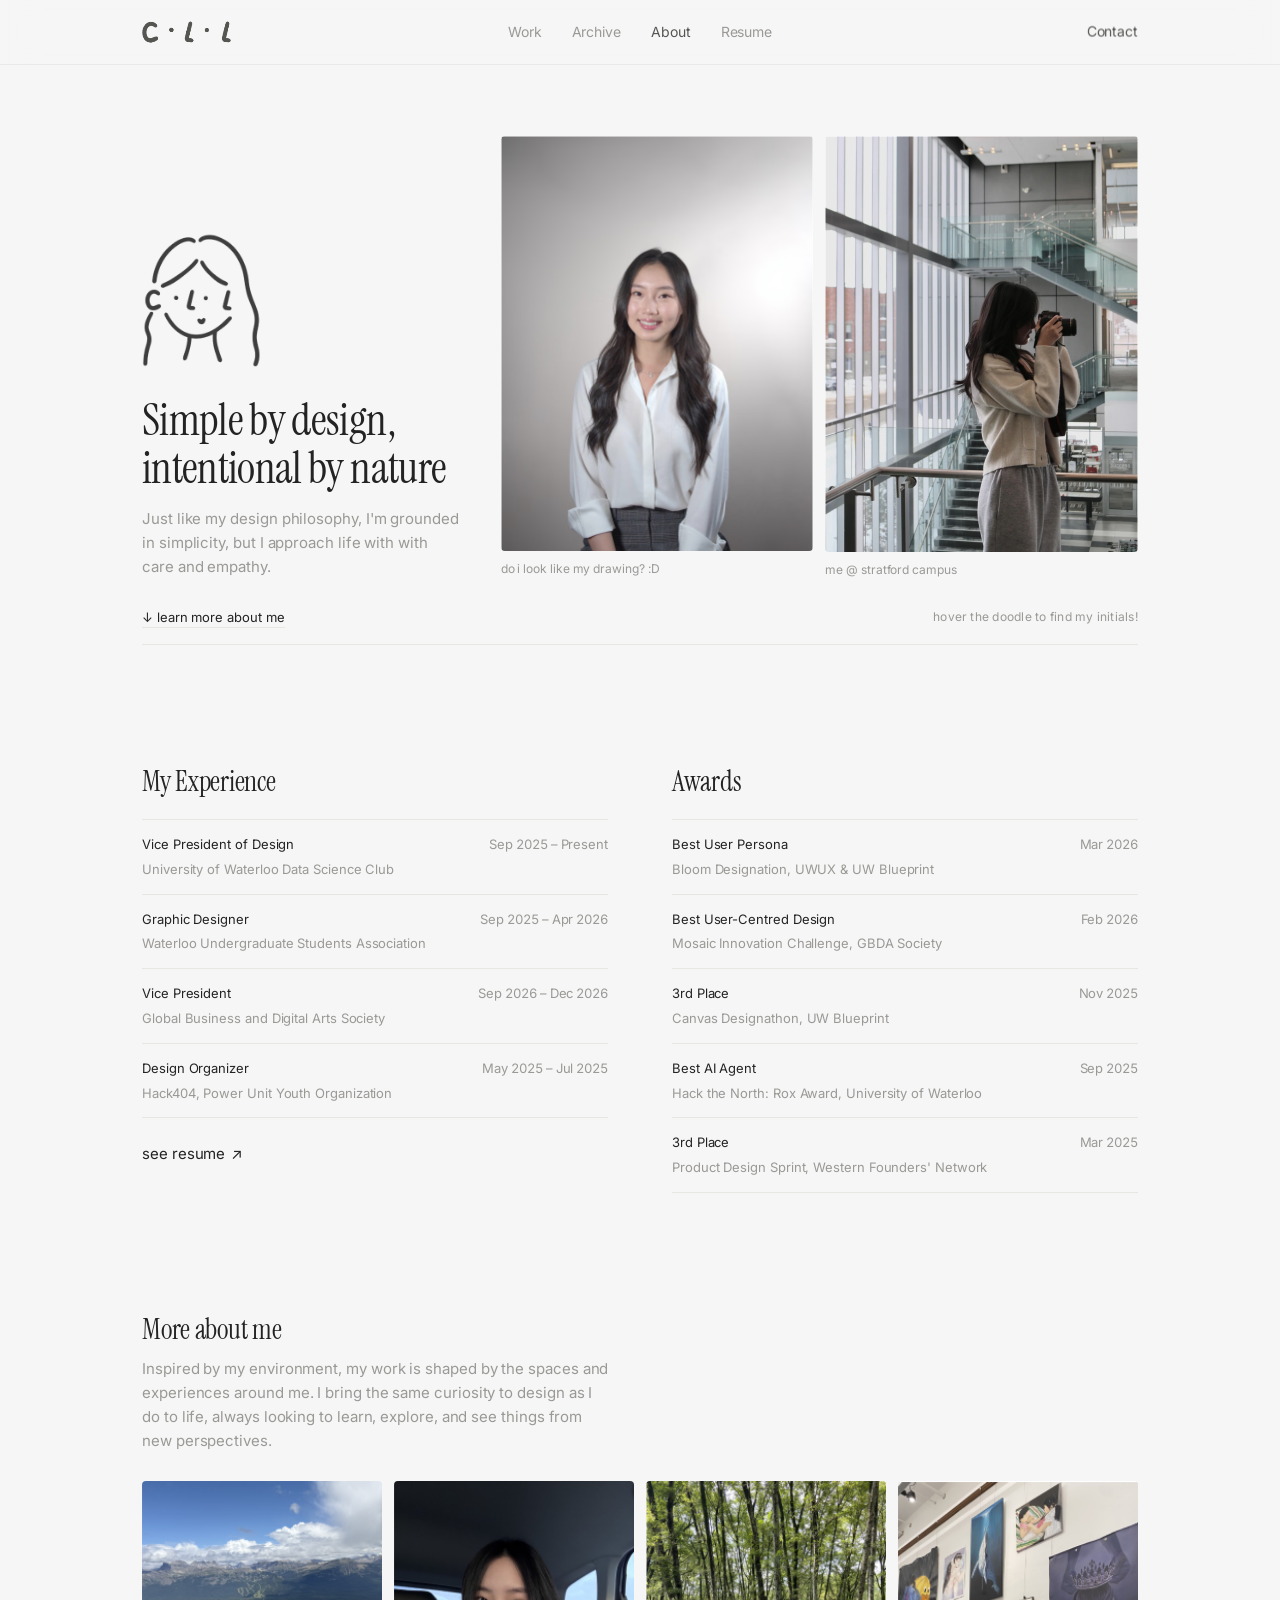
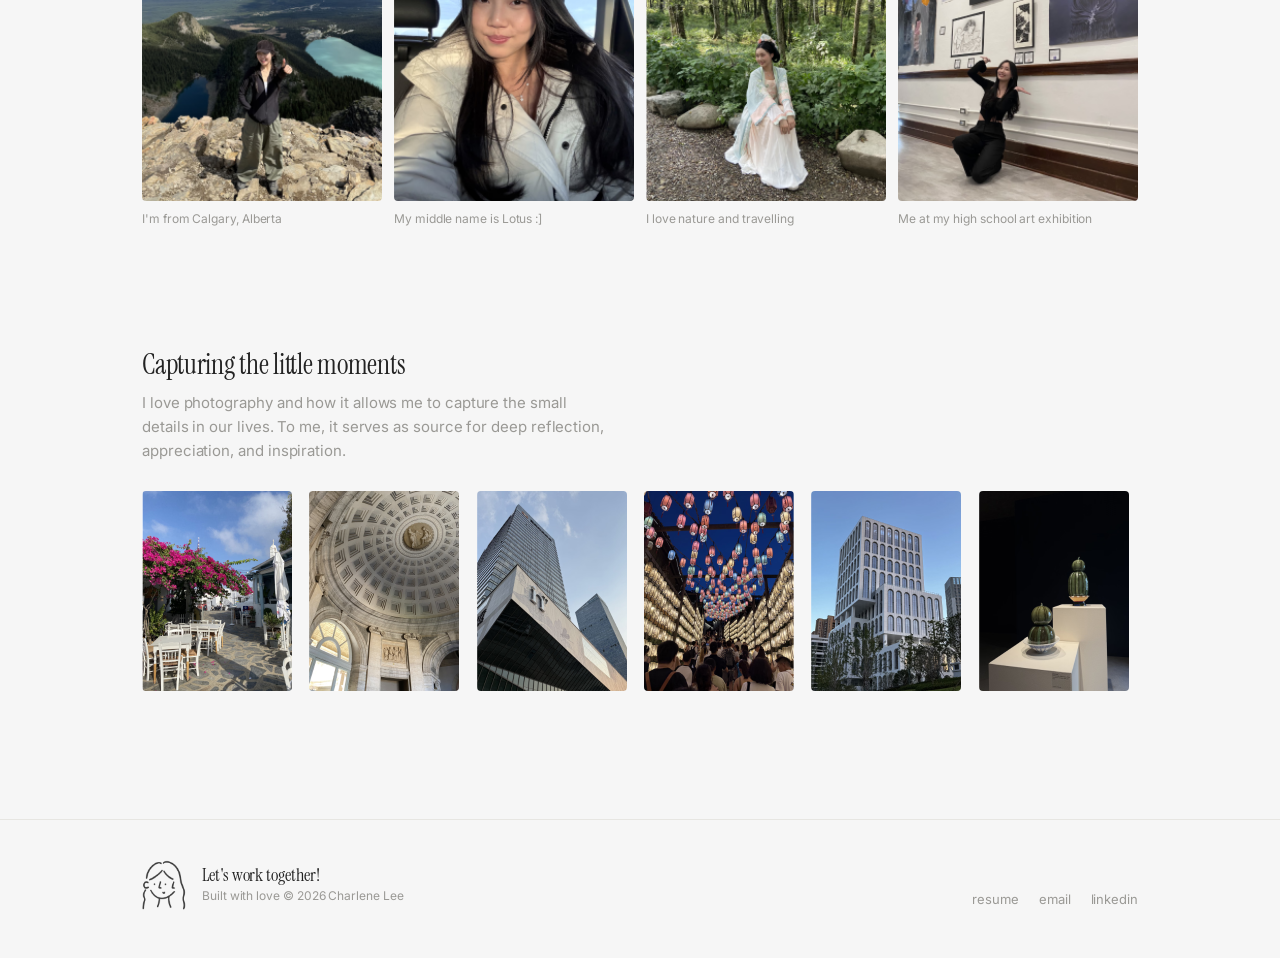
==== commit c4163add: "Frosted glass top bar, 'Let's connect' arrow tilt, hero per updated Figma - Top bar: translucent tin" ====
--- a/about.html
+++ b/about.html
@@ -51,7 +51,11 @@
         <a href="assets/resume.pdf" target="_blank" rel="noopener">Resume</a>
       </nav>
       <!-- On the home page this starts in the hero as "• Contact" and slides up into the bar. -->
-      <a class="contact" href="#contact" data-contact><span class="contact-dot" aria-hidden="true"></span>Contact</a>
+      <a class="contact" href="#contact" data-contact aria-label="Contact">
+        <!-- In the hero this reads "Let's connect →"; as it lands in the bar it crossfades to "Contact". -->
+        <span class="c-long" aria-hidden="true">Let’s connect<svg class="c-arrow" viewBox="0 0 16 12" width="16" height="12"><path d="M10 12L8.6 10.55L12.15 7H0V5H12.15L8.6 1.45L10 0L16 6L10 12Z"/></svg></span>
+        <span class="c-short" aria-hidden="true">Contact</span>
+      </a>
     </div>
   </header>
 
--- a/assets/css/style.css
+++ b/assets/css/style.css
@@ -5,8 +5,8 @@
 
 :root {
   /* colour */
-  --bg: #fafaf8;
-  --surface: #f2f1ee;
+  --bg: #f6f6f6;
+  --surface: #ebeae6;
   --ink: #232323;          /* headings, primary text */
   --ink-2: #555552;        /* body text */
   --muted: #9a9995;        /* captions, labels, meta */
@@ -30,10 +30,10 @@
   /* layout */
   --max: 1440px;
   --header-h: 64px;
-  --hero-top: 97px;      /* bar → "Charlene Lee" */
+  --hero-top: 137px;     /* bar → "Charlene Lee" (y = 201 in Figma) */
   --fs-nav: 0.875rem;    /* 14px nav + hero details */
   --doodle: #e7e6e2;
-  --lettering-w: 330px;  /* "Charlene Lee" width in the hero (51px tall, as in Figma) */
+  --lettering-w: 292px;  /* "Charlene Lee" width in the hero (45px tall, as in Figma) */
   --gutter: clamp(16px, 11.1vw, 160px);
   --sidebar: 180px;
   --radius: 4px;
@@ -86,7 +86,21 @@
   inset: 0 0 auto 0;
   z-index: 20;
   height: var(--header-h);
-  background: var(--bg);
+}
+
+/* frosted glass: a see-through tint + blur of whatever scrolls underneath.
+   (On a pseudo-element so the blur doesn't change how the logo/Contact are positioned.) */
+.site-header::before {
+  content: "";
+  position: absolute;
+  inset: 0;
+  background: rgba(246, 246, 246, 0.62);
+  -webkit-backdrop-filter: blur(18px) saturate(1.6);
+  backdrop-filter: blur(18px) saturate(1.6);
+  box-shadow: 0 1px 0 rgba(35, 35, 35, 0.06);
+}
+@supports not ((backdrop-filter: blur(1px)) or (-webkit-backdrop-filter: blur(1px))) {
+  .site-header::before { background: rgba(246, 246, 246, 0.94); }
 }
 
 .header-inner {
@@ -140,28 +154,33 @@
 .nav a[aria-current="page"] { color: var(--ink-2); }
 
 .contact {
-  display: flex;
+  display: grid;                 /* both labels share one cell, right-aligned */
+  justify-items: end;
   align-items: center;
   font-size: var(--fs-nav);
   line-height: 1.2;
+  letter-spacing: -0.005em;
   color: var(--ink-2);
   white-space: nowrap;
 }
+.contact > span { grid-area: 1 / 1; }
 .contact:hover { color: var(--ink); }
-.contact-dot {
-  width: 5px;
-  height: 5px;
-  border-radius: 50%;
-  background: currentColor;
-  margin-right: 10px;
-}
+.c-long { display: inline-flex; align-items: center; gap: 10px; }
+.c-short { opacity: 0; }
+.c-arrow {
+  fill: currentColor;
+  transition: transform 0.3s cubic-bezier(.3,1.4,.5,1);
+}
+.contact:hover .c-arrow,
+.contact:focus-visible .c-arrow { transform: rotate(-45deg); }   /* → tilts up to ↗ */
 
 /* before JS runs (or without it): everything already in the bar */
 html:not(.js) .logo { left: var(--gutter); top: 18px; transform: scale(0.535); }
 html:not(.js) .lettering .word { opacity: 0; }
 html:not(.js) .lettering .mark path { opacity: 1; }
 html:not(.js) .contact { left: auto; right: var(--gutter); top: 24px; }
-html:not(.js) .contact-dot { display: none; }
+html:not(.js) .c-long { opacity: 0; }
+html:not(.js) .c-short { opacity: 1; }
 
 .page { padding-top: var(--header-h); }
 
@@ -217,28 +236,41 @@
 .doodle {
   position: absolute;
   z-index: 0;
-  top: 20px;
-  right: calc(var(--gutter) + 4.5%);
-  width: clamp(220px, 31.25vw, 450px);
+  top: 39px;
+  right: calc(var(--gutter) + 9.7vw);
+  width: clamp(200px, 27vw, 389px);
 }
 .doodle svg { display: block; width: 100%; height: auto; overflow: visible; }
-.doodle-base { fill: var(--doodle); }
-.doodle-ink { fill: var(--ink-2); }
-
+.doodle { pointer-events: none; }                  /* only the outline-shaped area below reacts */
+.doodle-hit { fill: transparent; pointer-events: all; cursor: default; }
+.doodle-base { fill: var(--doodle); pointer-events: none; }
+
+/* dark c · l · l: hidden until hover, and fully gone again afterwards */
+.doodle-ink {
+  fill: var(--ink-2);
+  pointer-events: none;
+  opacity: 0;
+  transition: opacity 0.25s ease;
+}
+.doodle:hover .doodle-ink,
+.doodle.is-drawn .doodle-ink { opacity: 1; transition: none; }
+
+/* each "pen" is a thick stroke in a mask that reveals one dark letter as it's drawn.
+   Flat (butt) ends that start just outside the letter, so nothing shows before or after. */
 .doodle .pen {
   fill: none;
   stroke: #fff;
-  stroke-width: 30;
-  stroke-linecap: round;
+  stroke-width: 34;
+  stroke-linecap: butt;
   stroke-linejoin: round;
-  stroke-dasharray: 1;
+  stroke-dasharray: 1 2;
   stroke-dashoffset: 1;
-  transition: stroke-dashoffset 0.3s ease-in;           /* un-draw: quick, all at once */
+  transition: stroke-dashoffset 0s linear 0.25s;      /* reset once the fade-out has finished */
 }
 .doodle:hover .pen,
 .doodle.is-drawn .pen {
   stroke-dashoffset: 0;
-  transition: stroke-dashoffset var(--t) cubic-bezier(.45,.05,.4,1) var(--d);  /* draw: one after another */
+  transition: stroke-dashoffset var(--t) cubic-bezier(.45,.05,.4,1) var(--d);  /* left to right, one after another */
 }
 
 .hero > *:not(.doodle) { position: relative; z-index: 1; }
@@ -253,18 +285,18 @@
 .contact-slot {
   position: absolute !important;
   right: var(--gutter);
-  top: calc(var(--hero-top) - 2px);
+  top: var(--hero-top);
   pointer-events: none;
 }
 
 .tagline {
   font-family: var(--font-grotesk);
   font-weight: 400;
-  font-size: clamp(1.5rem, 2.45vw, 2.1875rem);  /* 35px in Figma */
+  font-size: clamp(1.25rem, 1.8vw, 1.625rem);  /* 26px in Figma */
   line-height: 1.3;
-  letter-spacing: -0.01em;
+  letter-spacing: -0.03em;   /* Figma: -0.05em in Alte Haas; a touch looser so the fallback font isn't cramped */
   color: var(--muted);
-  margin-top: 4px;
+  margin-top: 0;
   min-height: 1.3em;
   pointer-events: none;
 }
@@ -284,8 +316,8 @@
 .hero-meta {
   display: flex;
   flex-wrap: wrap;
-  gap: 16px clamp(32px, 3.5vw, 50px);
-  margin-top: clamp(80px, 16.5vw, 238px);
+  gap: 16px clamp(40px, 7vw, 100px);
+  margin-top: clamp(80px, 12.4vw, 178px);
   font-size: var(--fs-nav);
   line-height: 1.2;
   pointer-events: none;
@@ -582,6 +614,120 @@
 }
 .film-strip img { aspect-ratio: 3 / 4; object-fit: cover; scroll-snap-align: start; border-radius: var(--radius); }
 
+
+/* ---------- case study pages (e.g. tactic.html) ---------- */
+
+.case-hero { margin-bottom: clamp(64px, 9vw, 110px); }
+.case-hero h1 {
+  font-family: var(--font-serif);
+  font-weight: 400;
+  font-size: var(--fs-display);
+  line-height: 1;
+  letter-spacing: -0.02em;
+  color: var(--ink);
+}
+.case-sub {
+  font-family: var(--font-grotesk);
+  font-size: clamp(1.25rem, 2.2vw, 1.75rem);
+  color: var(--muted);
+  margin-top: 10px;
+}
+.case-lede { max-width: 60ch; margin-top: 24px; font-size: 1.0625rem; color: var(--ink-2); }
+.case-cover { margin-top: 40px; }
+.case-cover img { width: 100%; image-rendering: pixelated; }
+
+.case .project h2 { margin-bottom: 4px; }
+
+.prose { max-width: 66ch; margin-top: 24px; }
+.prose > * + * { margin-top: 14px; }
+.prose h3 {
+  margin-top: 40px;
+  font-size: var(--fs-base);
+  font-weight: 500;
+  color: var(--ink);
+}
+.prose h4 { margin-top: 28px; font-size: var(--fs-sm); font-weight: 500; color: var(--ink); text-transform: uppercase; letter-spacing: 0.04em; }
+.prose strong { font-weight: 500; color: var(--ink); }
+
+.hmw {
+  font-family: var(--font-serif);
+  font-size: clamp(1.4rem, 2.4vw, 1.9rem);
+  line-height: 1.25;
+  color: var(--ink);
+  padding: 8px 0 8px 20px;
+  border-left: 2px solid var(--ink);
+  margin-block: 28px !important;
+}
+
+.bullets { list-style: none; padding: 0; }
+.bullets li { position: relative; padding-left: 18px; }
+.bullets li + li { margin-top: 8px; }
+.bullets li::before { content: ""; position: absolute; left: 2px; top: 0.7em; width: 5px; height: 5px; border-radius: 50%; background: var(--muted); }
+
+.principles { counter-reset: p; list-style: none; padding: 0; }
+.principles li { counter-increment: p; position: relative; padding-left: 34px; }
+.principles li + li { margin-top: 12px; }
+.principles li::before { content: counter(p, decimal-leading-zero); position: absolute; left: 0; top: 0.1em; font-size: var(--fs-xs); color: var(--muted); font-variant-numeric: tabular-nums; }
+
+.callout { background: var(--surface); padding: 18px 20px; border-radius: var(--radius); }
+
+/* overview + playtest facts */
+.facts {
+  display: grid;
+  grid-template-columns: repeat(auto-fill, minmax(220px, 1fr));
+  gap: 0 32px;
+  margin-top: 24px;
+  border-top: 1px solid var(--line);
+}
+.facts > div { padding-block: 14px; border-bottom: 1px solid var(--line); font-size: var(--fs-sm); }
+.facts dt { color: var(--muted); font-size: var(--fs-xs); margin-bottom: 4px; }
+.facts dd { color: var(--ink); }
+
+/* tables */
+.cs-table { width: 100%; border-collapse: collapse; margin-top: 20px; font-size: var(--fs-sm); }
+.cs-table th { text-align: left; font-weight: 400; font-size: var(--fs-xs); color: var(--muted); padding: 10px 16px 10px 0; border-bottom: 1px solid var(--ink); }
+.cs-table td { vertical-align: top; padding: 14px 16px 14px 0; border-bottom: 1px solid var(--line); color: var(--ink-2); }
+.cs-table td:first-child { color: var(--ink); }
+.cs-table.stages td:first-child { width: 3.5em; font-variant-numeric: tabular-nums; color: var(--muted); }
+@media (max-width: 700px) {
+  .cs-table, .cs-table tbody, .cs-table tr, .cs-table td { display: block; width: 100% !important; }
+  .cs-table thead { display: none; }
+  .cs-table tr { padding-block: 12px; border-bottom: 1px solid var(--line); }
+  .cs-table td { border: 0; padding: 2px 0; }
+}
+
+/* wide level maps: scroll sideways on small screens rather than shrinking to a sliver */
+.map img { width: 100%; min-width: 900px; image-rendering: auto; }
+.map img + img { margin-top: 8px; }
+.map { overflow-x: auto; }
+
+.controls kbd {
+  display: inline-block;
+  min-width: 1.6em;
+  padding: 1px 6px;
+  margin-inline: 1px;
+  border: 1px solid var(--line);
+  border-bottom-width: 2px;
+  border-radius: 4px;
+  font: inherit;
+  font-size: var(--fs-xs);
+  text-align: center;
+  color: var(--ink);
+  background: var(--bg);
+}
+
+.case-cta { margin-top: 24px; }
+.case-next { margin-top: clamp(80px, 10vw, 120px); padding-top: 24px; border-top: 1px solid var(--line); }
+
+/* placeholders still to fill in: highlighted so they're easy to spot */
+.todo {
+  background: #fdf0c9;
+  color: #8a6a12;
+  border-radius: 3px;
+  padding: 0 4px;
+  font-size: 0.95em;
+}
+
 /* ---------- motion ---------- */
 
 .reveal { opacity: 0; transform: translateY(12px); transition: opacity 0.7s ease, transform 0.7s ease; }
@@ -635,3 +781,6 @@
   clip: rect(0 0 0 0);
   white-space: nowrap;
 }
+
+/* pages with the left index (Archive, case studies): room below the fixed bar */
+.with-sidebar.page { padding-top: calc(var(--header-h) + 48px); }
